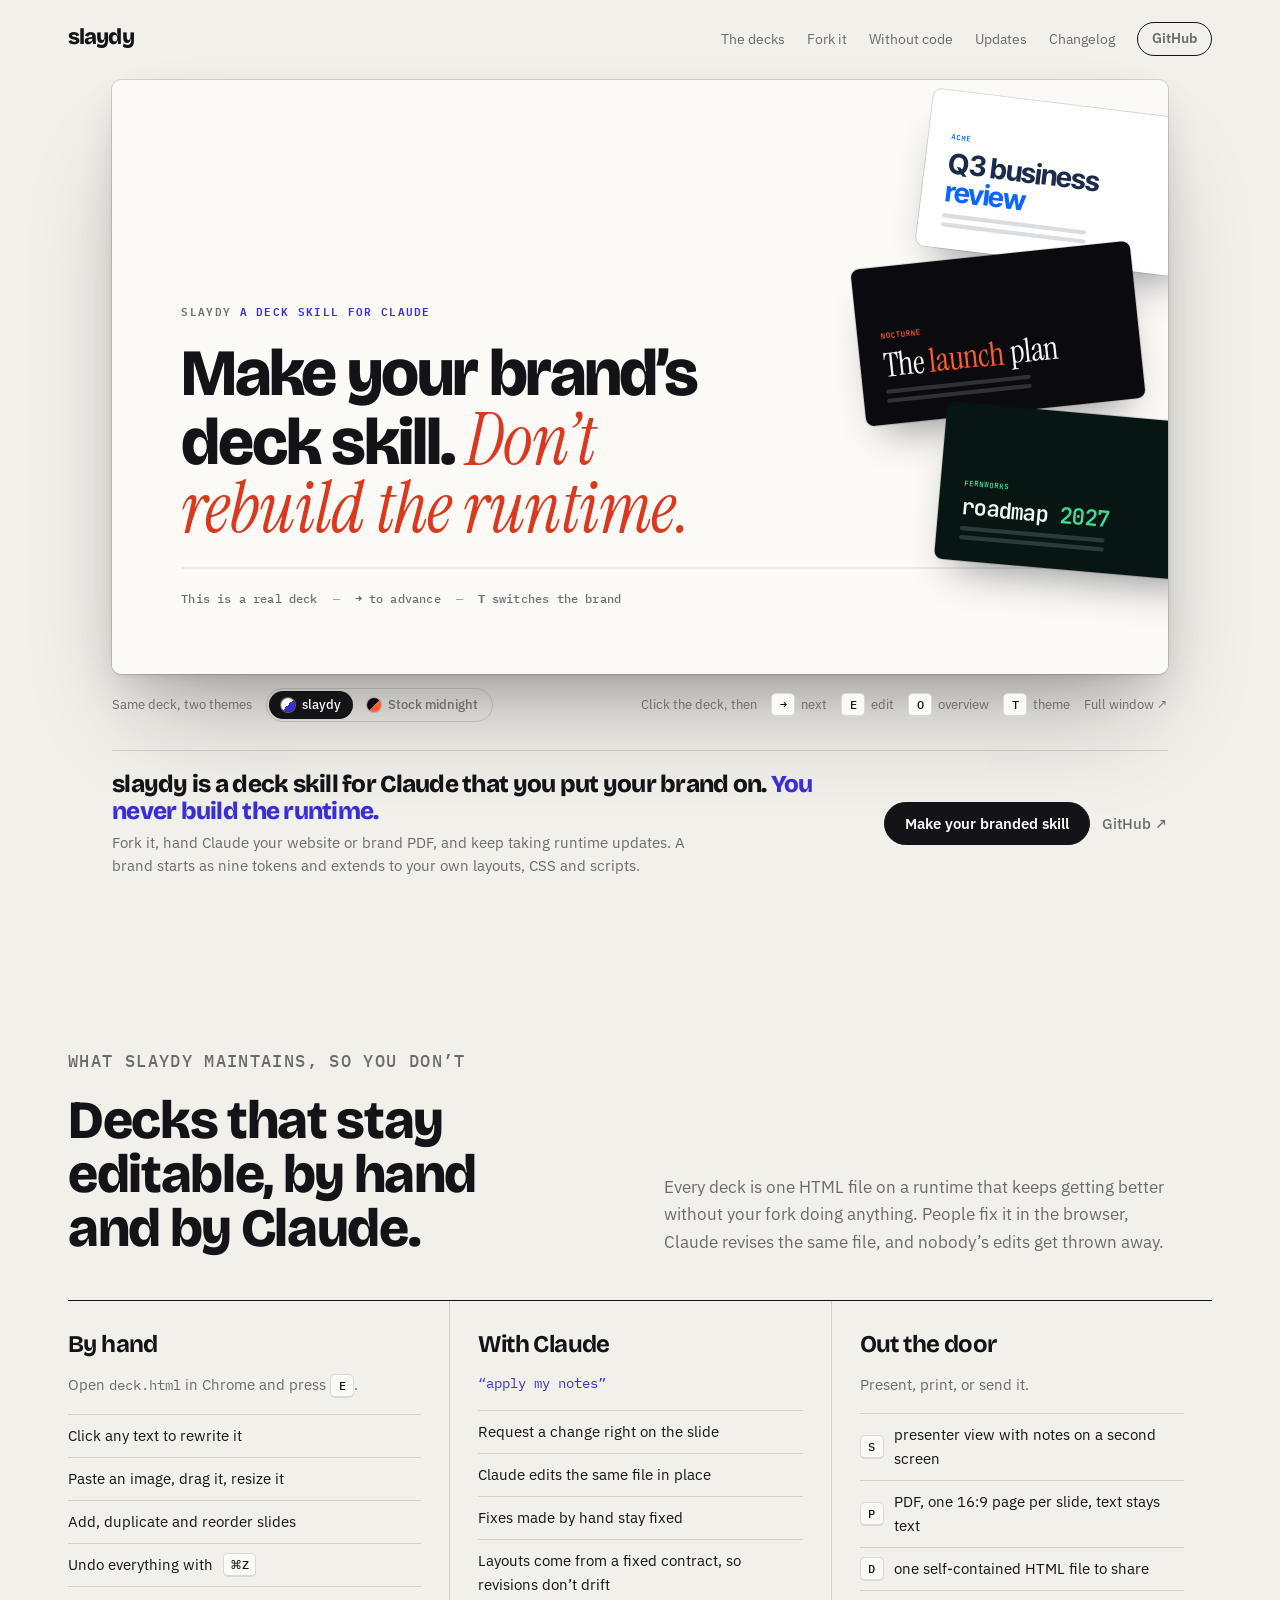
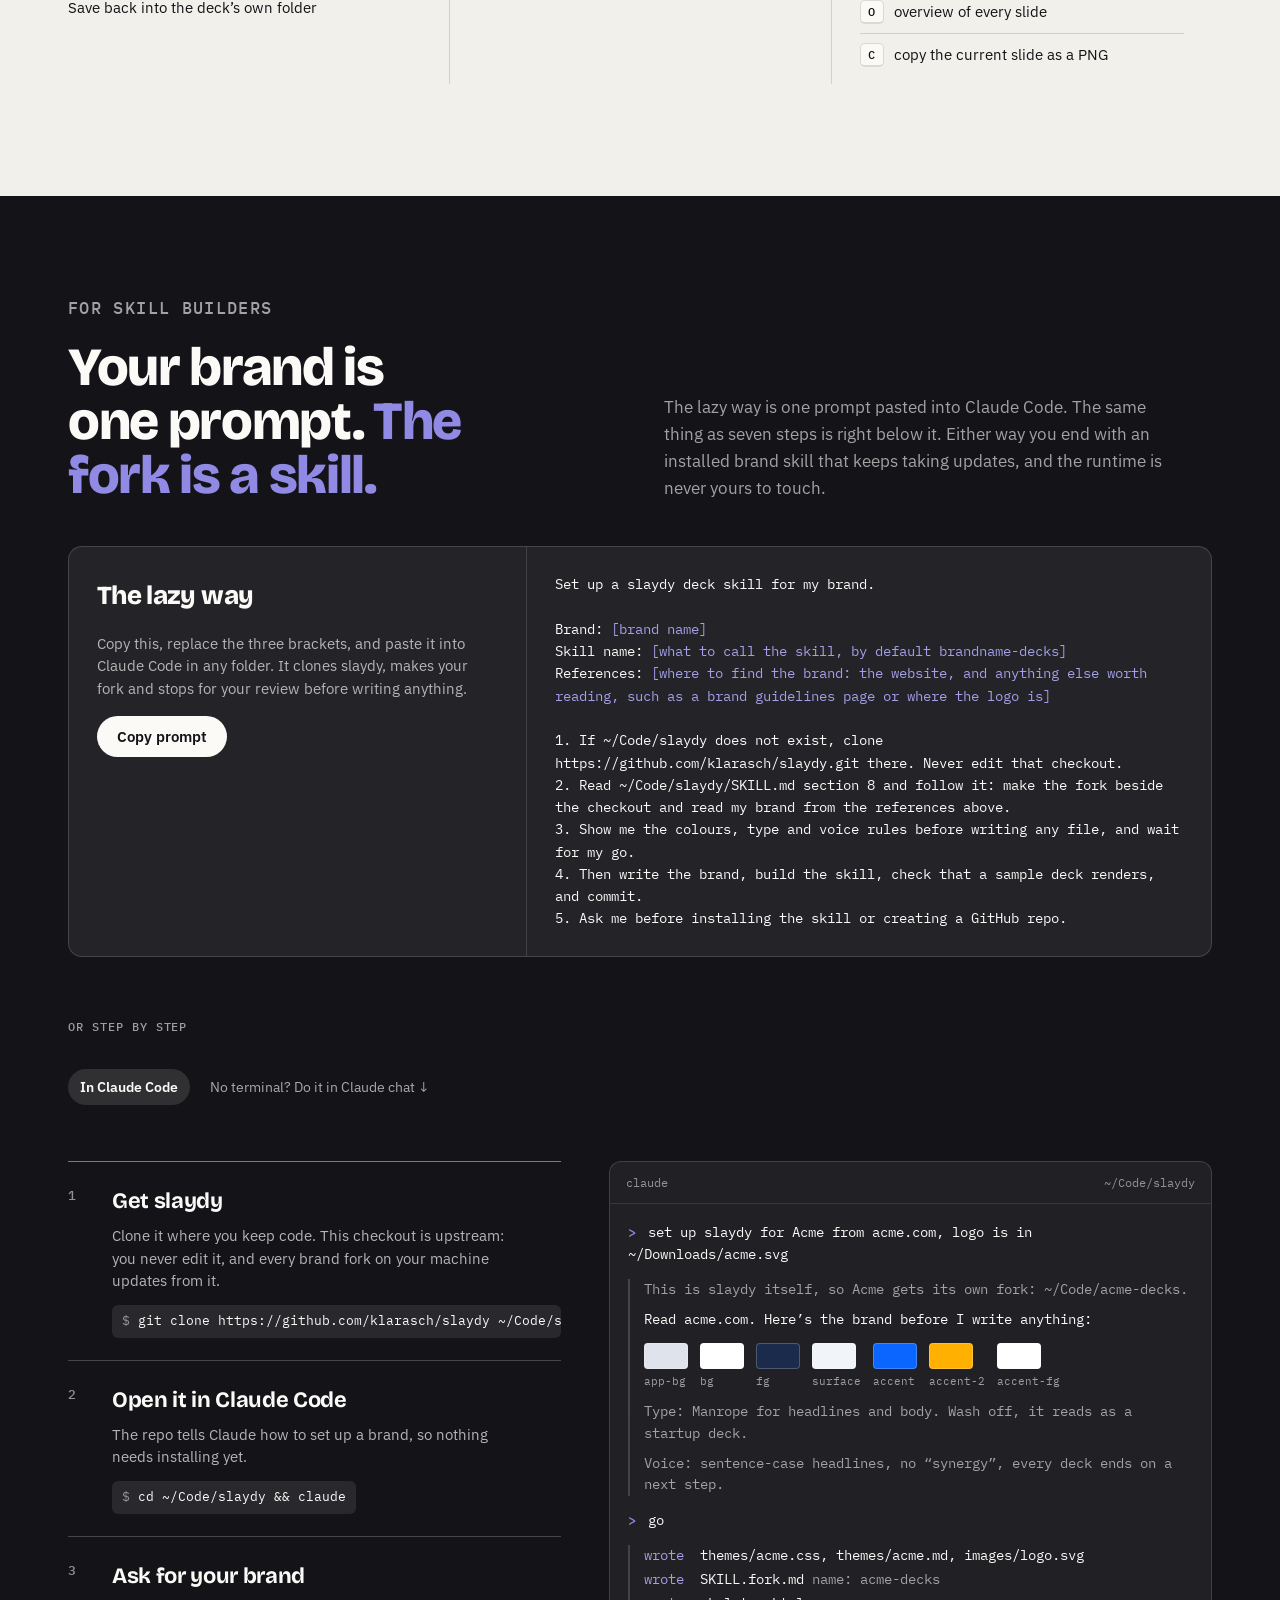
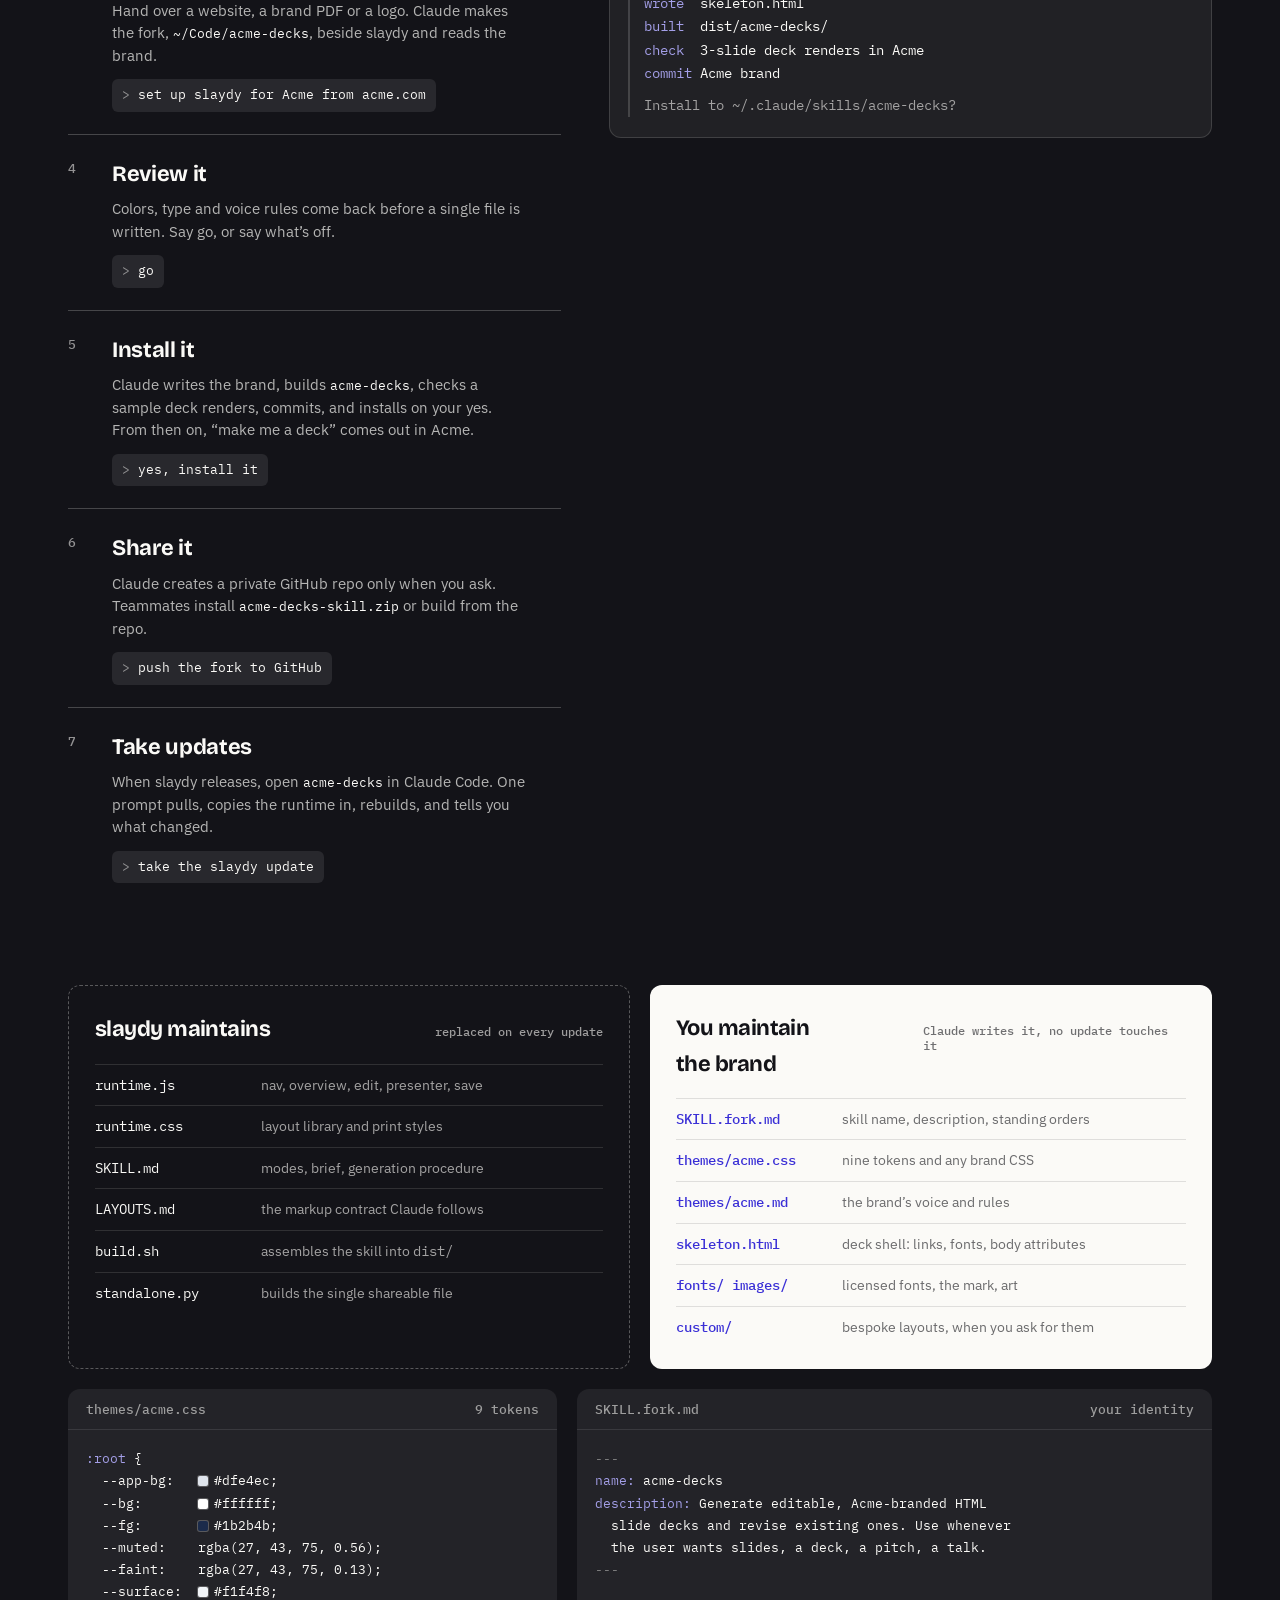
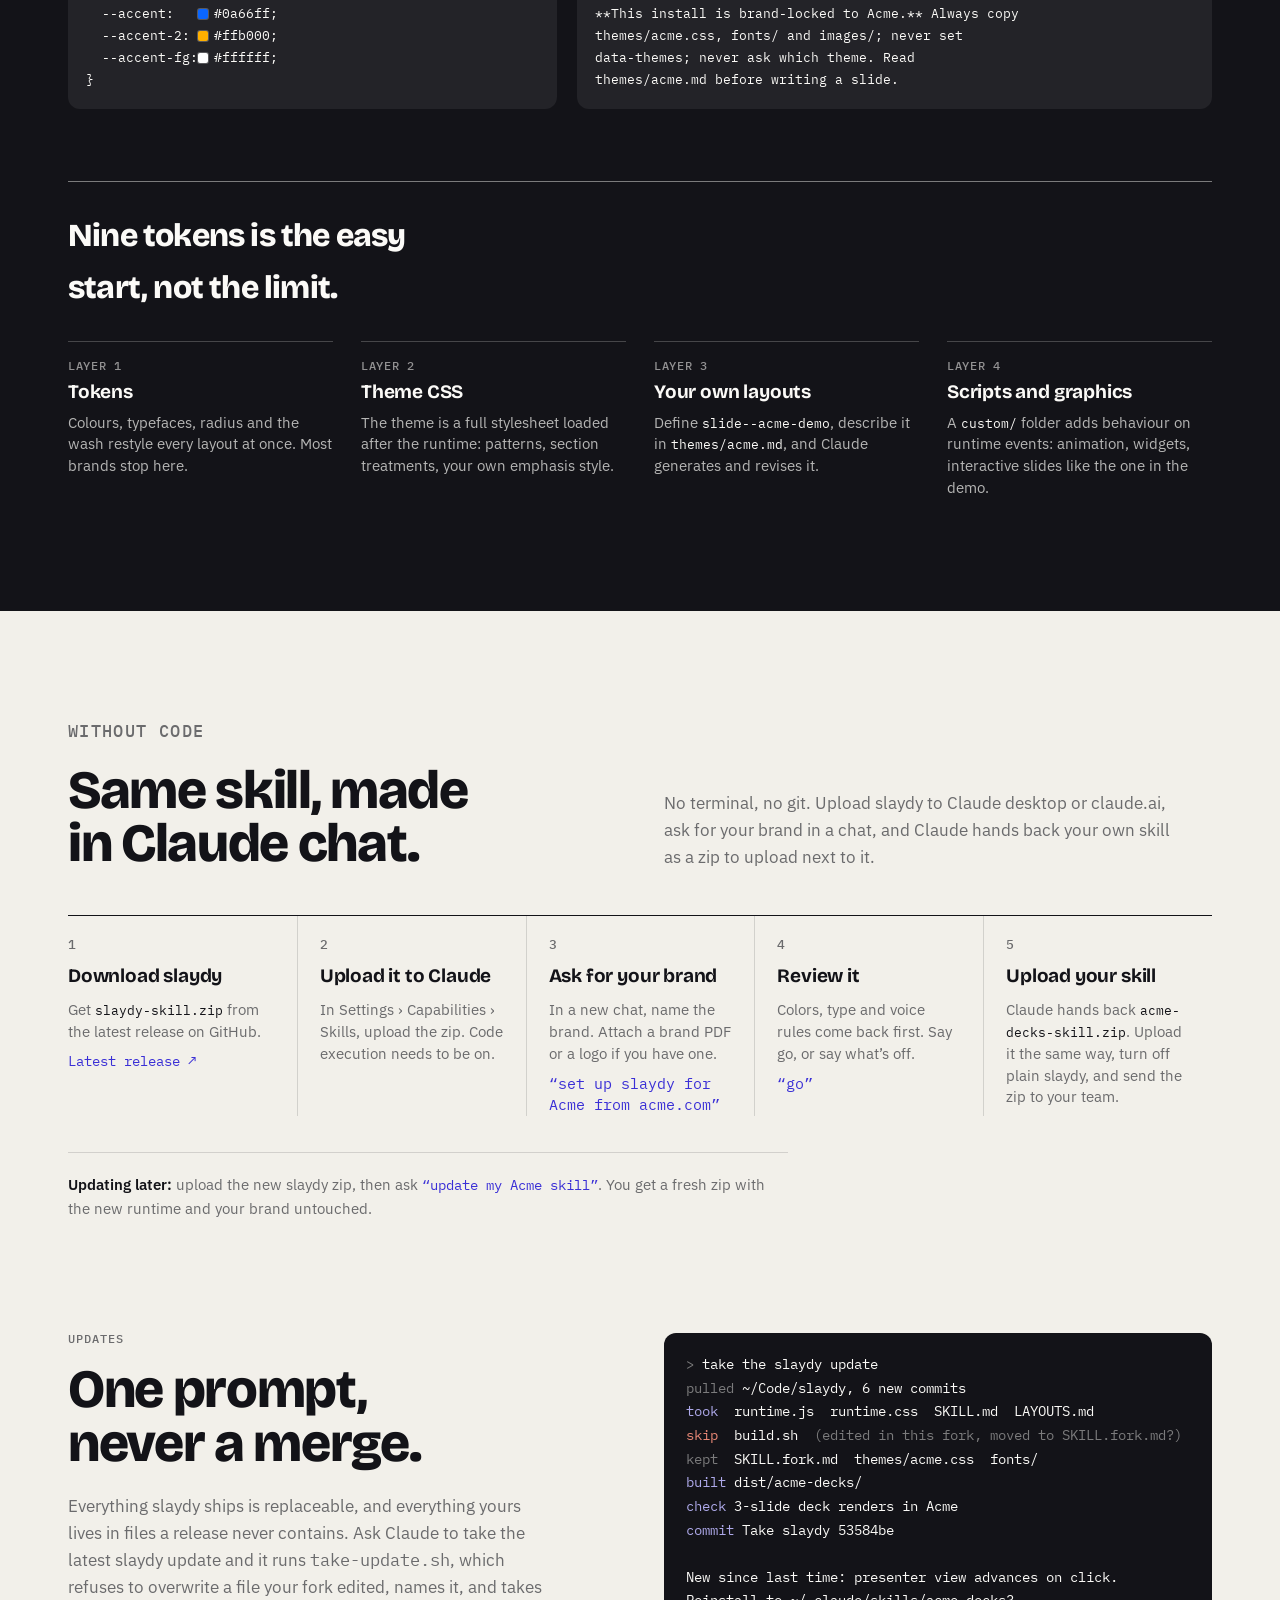
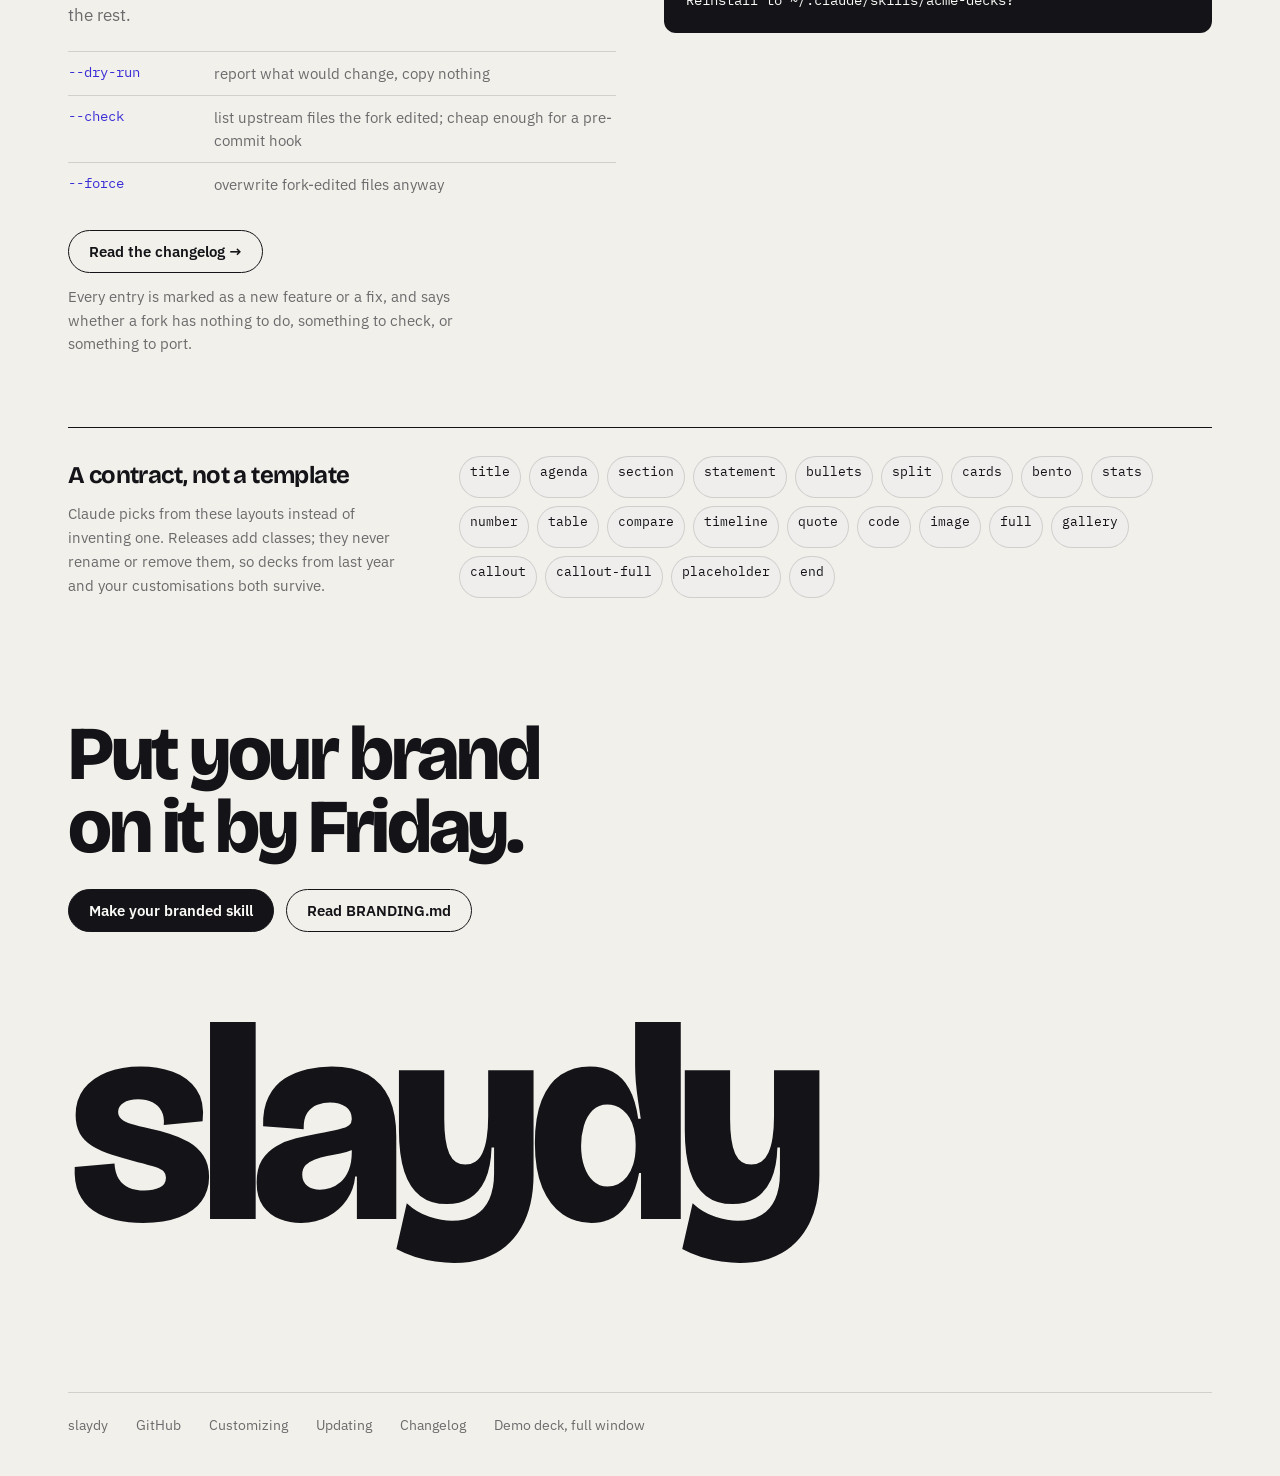
==== site/index.html @ 26384963 "Landing page with a live demo deck, a changelog page, and a Pages deploy site/index.html is the land" ====
<!doctype html>
<html lang="en">
<head>
<meta charset="utf-8">
<meta name="viewport" content="width=device-width,initial-scale=1">
<title>slaydy — your brand's deck skill for Claude</title>
<meta name="description" content="slaydy is a Claude skill that writes decks as one HTML file your team can keep editing, by hand and with Claude. Fork it, hand Claude your brand, and keep taking runtime updates.">
<link rel="preconnect" href="https://fonts.googleapis.com">
<link rel="preconnect" href="https://fonts.gstatic.com" crossorigin>
<link rel="stylesheet" href="https://fonts.googleapis.com/css2?family=Bricolage+Grotesque:opsz,wght@12..96,400;12..96,600;12..96,800&family=IBM+Plex+Sans:wght@400;500;600&family=IBM+Plex+Mono:wght@400;500&family=Instrument+Serif:ital@1&family=Unbounded:wght@800&family=Space+Mono:wght@700&family=Fraunces:ital,opsz,wght@1,9..144,900&family=Syne:wght@800&display=swap">
<style>
:root{
  --desk:#e9e6df; --page:#f2f0ea; --paper:#fbfaf7; --ink:#131318; --accent:#3a2fd6; --mark:#d93a1f;
  --muted:color-mix(in srgb,var(--ink) 62%,var(--paper));
  --line:color-mix(in srgb,var(--ink) 14%,transparent);
  --soft:color-mix(in srgb,var(--ink) 5%,var(--paper));
  --f-display:"Bricolage Grotesque",ui-sans-serif,system-ui,sans-serif;
  --f-body:"IBM Plex Sans",ui-sans-serif,system-ui,sans-serif;
  --f-mono:"IBM Plex Mono",ui-monospace,Menlo,monospace;
  color-scheme:light;
}
*{box-sizing:border-box}
body{margin:0}
img{max-width:100%}
html{scroll-behavior:smooth}
body{background:var(--page);color:var(--ink);font:16px/1.6 var(--f-body);-webkit-font-smoothing:antialiased}
a{color:inherit}
:focus-visible{outline:2px solid var(--accent);outline-offset:3px;border-radius:3px}
.w{max-width:1200px;margin:0 auto;padding:0 28px}
code,kbd,pre,.mono{font-family:var(--f-mono)}
h1,h2,h3{font-family:var(--f-display);margin:0;text-wrap:balance;letter-spacing:-.025em}
p{margin:0}
.eyebrow{font:500 12px/1 var(--f-mono);letter-spacing:.08em;text-transform:uppercase;color:var(--muted)}

/* nav */
nav{display:flex;align-items:center;gap:28px;padding:22px 0}
.logo{font:800 22px/1 var(--f-display);letter-spacing:-.04em;text-decoration:none}

nav .links{display:flex;align-items:center;gap:22px;margin-left:auto;font-size:14px}
nav .links a{text-decoration:none;color:var(--muted)}
nav .links a:hover{color:var(--ink)}
.btn{display:inline-flex;align-items:center;gap:8px;font:600 15px/1 var(--f-body);text-decoration:none;padding:13px 20px;border-radius:99px;border:1px solid var(--ink);white-space:nowrap}
.btn--solid{background:var(--ink);color:var(--paper)}
.btn--solid:hover{background:var(--accent);border-color:var(--accent)}
.btn--sm{padding:9px 14px;font-size:13.5px}
@media (max-width:720px){nav .links a:not(.btn){display:none}}

/* hero: the deck is the hero, the pitch sits under it */
.hero{padding:2px 0 64px}
.desk{width:min(100%,max(560px,calc((100svh - 300px) * 16 / 9)));margin:0 auto;min-width:0;display:grid;gap:14px}
/* the deck snaps its scale to 16px steps: a frame on the same grid is filled exactly */
@supports (width:round(down,100px,16px)){.desk{width:round(down,min(100%,max(560px,calc((100svh - 300px) * 16 / 9))),16px)}}
@media (max-width:620px){.desk{width:100%}}
@supports (width:round(down,100px,16px)){@media (max-width:620px){.desk{width:round(down,100%,16px)}}}
.pitch{display:grid;grid-template-columns:minmax(0,1fr) auto;gap:16px 40px;align-items:center;margin-top:14px;padding-top:20px;border-top:1px solid var(--line)}
.pitch h1{font-size:clamp(20px,1.9vw,25px);line-height:1.15;font-weight:800;letter-spacing:-.03em;margin-bottom:6px;text-wrap:pretty}
.pitch h1 em{font-style:normal;color:var(--accent)}
.pitch .lede{font-size:15px;line-height:1.5;color:var(--muted);max-width:68ch}
.pitch .cta{display:flex;flex-wrap:wrap;gap:12px;align-items:center}
.pitch .cta a.link{font-weight:500;font-size:15px;text-decoration:none;color:var(--muted)}
.pitch .cta a.link:hover{color:var(--ink)}
@media (max-width:860px){.pitch{grid-template-columns:1fr}}
.desk .frame{aspect-ratio:16/9;border-radius:10px;overflow:hidden;background:var(--paper);box-shadow:0 0 0 1px var(--line),0 2px 4px color-mix(in srgb,var(--ink) 5%,transparent),0 18px 40px -8px color-mix(in srgb,var(--ink) 16%,transparent),0 60px 100px -30px color-mix(in srgb,var(--ink) 30%,transparent);transition:box-shadow .15s ease}
.desk .frame.focus{box-shadow:0 0 0 2px var(--accent),0 2px 4px color-mix(in srgb,var(--ink) 5%,transparent),0 18px 40px -8px color-mix(in srgb,var(--ink) 16%,transparent),0 60px 100px -30px color-mix(in srgb,var(--ink) 30%,transparent)}
.desk iframe{display:block;width:100%;height:100%;border:0}
.strip{display:flex;flex-wrap:wrap;gap:10px 22px;align-items:center;justify-content:space-between;font-size:13px;line-height:1.2;color:var(--muted)}
.strip .grp{display:flex;flex-wrap:wrap;gap:8px 14px;align-items:center}
.strip .sw2{display:inline-flex;gap:2px;padding:2px;border:1px solid var(--line);border-radius:99px}
.strip .sw2 button{display:inline-flex;align-items:center;gap:7px;font:500 13px/1 var(--f-body);color:var(--muted);background:none;border:0;border-radius:99px;padding:7px 12px;cursor:pointer}
.strip .sw2 button:hover{color:var(--ink)}
.strip .sw2 button[aria-checked=true]{background:var(--ink);color:var(--paper)}
.strip .chip{display:inline-block;width:14px;height:14px;border-radius:50%;box-shadow:0 0 0 1px color-mix(in srgb,currentColor 35%,transparent);flex:none}
.strip .keys button{display:inline-flex;gap:6px;align-items:center;font:400 13px/1 var(--f-body);color:var(--muted);background:none;border:0;padding:0;cursor:pointer}
.strip .keys button:hover{color:var(--ink)}
.strip a{text-decoration:none;color:var(--muted)}
.strip a:hover{color:var(--ink)}
kbd{display:inline-grid;place-items:center;min-width:24px;height:24px;padding:0 6px;border-radius:5px;background:var(--paper);color:var(--ink);border:1px solid var(--line);border-bottom-width:2px;font:500 12px var(--f-mono)}

/* sections */
section{padding:112px 0 0}
.sh{display:grid;grid-template-columns:minmax(0,1fr) minmax(0,1fr);gap:24px 48px;align-items:end;margin-bottom:44px}
.sh h2{font-size:clamp(32px,4.2vw,54px);line-height:1;font-weight:800}
.sh p{color:var(--muted);max-width:52ch;font-size:17px}
.sh .eyebrow{grid-column:1/-1}
@media (max-width:860px){.sh{grid-template-columns:1fr}}

/* modes */
.modes{display:grid;grid-template-columns:repeat(3,minmax(0,1fr));border-top:1px solid var(--ink)}
.mode{padding:24px 28px 8px 0;display:grid;gap:10px;align-content:start}
.mode + .mode{padding-left:28px;border-left:1px solid var(--line)}
.mode h3{font-size:24px;font-weight:700}
.mode .say{font:400 14px/1.5 var(--f-mono);color:var(--accent)}
.mode p{color:var(--muted);font-size:15px}
.fl{list-style:none;margin:6px 0 0;padding:0;display:grid}
.fl li{padding:9px 0;border-top:1px solid var(--line);font-size:15px;display:flex;gap:10px;align-items:center}
.mode p code{font-size:14px}
.feats{margin-top:48px;display:grid;grid-template-columns:repeat(auto-fill,minmax(260px,1fr));gap:28px 36px}
.feat{display:grid;grid-template-columns:auto 1fr;gap:4px 14px;align-items:baseline}
.feat kbd{grid-row:span 2;background:var(--soft)}
.feat h4{margin:0;font:600 15.5px/1.3 var(--f-body)}
.feat p{grid-column:2;color:var(--muted);font-size:14.5px;line-height:1.5}
@media (max-width:760px){.modes{grid-template-columns:1fr}.mode + .mode{padding-left:0;border-left:0;border-top:1px solid var(--line)}}

/* fork */
.fork{background:var(--ink);color:var(--paper);margin-top:112px;padding:104px 0 112px}
.fork section{padding-top:0}
.fork .sh p,.fork .eyebrow{color:color-mix(in srgb,var(--paper) 62%,var(--ink))}
.fork .sh h2 em{font-style:normal;color:color-mix(in srgb,var(--accent) 55%,var(--paper))}
.how{display:grid;grid-template-columns:minmax(0,.9fr) minmax(0,1.1fr);gap:48px;align-items:start}
.steps{list-style:none;margin:0;padding:0;display:grid;counter-reset:s}
.steps li{counter-increment:s;display:grid;grid-template-columns:32px 1fr;gap:6px 12px;padding:22px 0;border-top:1px solid color-mix(in srgb,var(--paper) 22%,transparent)}
.steps li:first-child{border-top-color:color-mix(in srgb,var(--paper) 45%,transparent)}
.steps li::before{content:counter(s);grid-row:span 3;font:500 13px/1.9 var(--f-mono);color:color-mix(in srgb,var(--paper) 55%,var(--ink))}
.steps h3{font-size:22px;font-weight:700;letter-spacing:-.015em}
.steps p{font-size:15px;line-height:1.5;color:color-mix(in srgb,var(--paper) 70%,var(--ink));max-width:46ch}
.steps code{font-size:13px;color:var(--paper)}
.steps .cmd::before{content:"> ";opacity:.5}
.steps .cmd.shell::before{content:"$ "}
.steps .cmd{justify-self:start;margin-top:6px;font-size:13px;padding:6px 10px;border-radius:6px;background:color-mix(in srgb,var(--paper) 9%,transparent);overflow-x:auto;max-width:100%;white-space:nowrap}
.cc{position:sticky;top:24px;border-radius:12px;background:color-mix(in srgb,var(--paper) 6%,var(--ink));border:1px solid color-mix(in srgb,var(--paper) 14%,transparent);overflow:hidden;font:400 13.5px/1.6 var(--f-mono);color:var(--paper)}
.cc-top{display:flex;justify-content:space-between;padding:11px 16px;font-size:12px;color:color-mix(in srgb,var(--paper) 55%,var(--ink));border-bottom:1px solid color-mix(in srgb,var(--paper) 10%,transparent)}
.cc-body{padding:18px 18px 20px;display:grid;gap:14px;overflow-x:auto}
.cc p{margin:0}
.cc .you b{color:color-mix(in srgb,var(--accent) 55%,var(--paper));font-weight:500;margin-right:4px}
.cc .cl{display:grid;gap:8px;padding-left:14px;border-left:2px solid color-mix(in srgb,var(--paper) 16%,transparent)}
.cc .dim{color:color-mix(in srgb,var(--paper) 62%,var(--ink))}
.cc .ok{color:color-mix(in srgb,var(--accent) 45%,var(--paper));display:inline-block;min-width:6ch}
.cc .files2{gap:2px}
.toks{display:flex;flex-wrap:wrap;gap:10px 12px;margin:4px 0}
.toks span{display:grid;gap:4px;font-size:10.5px;color:color-mix(in srgb,var(--paper) 60%,var(--ink))}
.toks i{display:block;width:44px;height:26px;border-radius:4px;box-shadow:inset 0 0 0 1px color-mix(in srgb,var(--paper) 22%,transparent)}
@media (max-width:900px){.how{grid-template-columns:1fr;gap:28px}}

.lazy{margin-bottom:64px;border-radius:14px;background:color-mix(in srgb,var(--paper) 7%,var(--ink));border:1px solid color-mix(in srgb,var(--paper) 16%,transparent);display:grid;grid-template-columns:minmax(0,.8fr) minmax(0,1.2fr)}
.lazy .ask{padding:28px;display:grid;gap:16px;align-content:start}
.lazy h3{font-size:26px;font-weight:800}
.lazy .ask p{font-size:15px;line-height:1.5;color:color-mix(in srgb,var(--paper) 70%,var(--ink))}
.lazy pre{margin:0;padding:26px 28px;border-left:1px solid color-mix(in srgb,var(--paper) 14%,transparent);font:400 13.5px/1.65 var(--f-mono);color:var(--paper);white-space:pre-wrap;overflow-wrap:anywhere;min-width:0}
.lazy pre mark{background:none;color:color-mix(in srgb,var(--accent) 45%,var(--paper))}
.lazy .copy{justify-self:start;font:600 15px/1 var(--f-body);color:var(--ink);background:var(--paper);border:0;border-radius:99px;padding:13px 20px;cursor:pointer;min-width:14ch}
.lazy .copy:hover{background:color-mix(in srgb,var(--accent) 30%,var(--paper))}
.or{grid-column:1/-1;font:500 12px/1 var(--f-mono);letter-spacing:.08em;text-transform:uppercase;color:color-mix(in srgb,var(--paper) 60%,var(--ink));margin-bottom:-28px}
@media (max-width:900px){.lazy{grid-template-columns:1fr}.lazy pre{border-left:0;border-top:1px solid color-mix(in srgb,var(--paper) 14%,transparent)}.or{margin-bottom:0}}

.split{margin-top:80px;display:grid;grid-template-columns:minmax(0,1fr) minmax(0,1fr);gap:20px}
.col{border-radius:12px;padding:26px 26px 22px;display:grid;gap:16px;align-content:start}
.col.theirs{border:1px dashed color-mix(in srgb,var(--paper) 30%,transparent)}
.col.yours{background:var(--paper);color:var(--ink)}
.col header{display:flex;justify-content:space-between;align-items:baseline;gap:12px}
.col h3{font-size:22px;font-weight:700}
.col header span{font:500 12px var(--f-mono);color:color-mix(in srgb,currentColor 60%,transparent)}
.files{list-style:none;margin:0;padding:0;display:grid}
.files li{display:grid;grid-template-columns:minmax(150px,auto) 1fr;gap:16px;padding:9px 0;border-top:1px solid color-mix(in srgb,currentColor 12%,transparent);font-size:14px;align-items:baseline}
.files code{font-size:13.5px}
.files li span{color:color-mix(in srgb,currentColor 62%,transparent)}
.yours .files code{color:var(--accent);font-weight:500}
@media (max-width:860px){.split{grid-template-columns:1fr}.files li{grid-template-columns:1fr;gap:2px}}

.code2{margin-top:20px;display:grid;grid-template-columns:minmax(0,1fr) minmax(0,1.3fr);gap:20px}
.pane{border-radius:12px;background:color-mix(in srgb,var(--paper) 7%,var(--ink));overflow:hidden}
.pane .t{display:flex;justify-content:space-between;padding:12px 18px;font:500 12.5px var(--f-mono);color:color-mix(in srgb,var(--paper) 60%,var(--ink));border-bottom:1px solid color-mix(in srgb,var(--paper) 10%,transparent)}
.pane pre{margin:0;padding:18px;overflow-x:auto;font-size:13px;line-height:1.7;color:var(--paper)}
.pane .c{color:color-mix(in srgb,var(--paper) 45%,var(--ink))}
.pane .k{color:color-mix(in srgb,var(--accent) 45%,var(--paper))}
.pane .sw{display:inline-block;width:10px;height:10px;border-radius:2px;vertical-align:-1px;margin-right:6px;box-shadow:0 0 0 1px color-mix(in srgb,var(--paper) 25%,transparent)}
@media (max-width:860px){.code2{grid-template-columns:1fr}}

.ladder{margin-top:72px;border-top:1px solid color-mix(in srgb,var(--paper) 45%,transparent);padding-top:28px;display:grid;gap:28px}
.ladder h3{font-size:clamp(24px,2.6vw,32px);font-weight:800;max-width:24ch}
.ladder ol{list-style:none;margin:0;padding:0;display:grid;grid-template-columns:repeat(4,minmax(0,1fr));gap:0 28px;counter-reset:l}
.ladder li{counter-increment:l;display:grid;gap:8px;align-content:start;padding-top:16px;border-top:1px solid color-mix(in srgb,var(--paper) 22%,transparent)}
.ladder li::before{content:"Layer " counter(l);font:500 12px var(--f-mono);letter-spacing:.06em;text-transform:uppercase;color:color-mix(in srgb,var(--paper) 55%,var(--ink))}
.ladder h4{margin:0;font:700 19px/1.2 var(--f-display);letter-spacing:-.01em}
.ladder p{font-size:14.5px;line-height:1.5;color:color-mix(in srgb,var(--paper) 70%,var(--ink))}
.ladder code{font-size:13px;color:var(--paper)}
@media (max-width:900px){.ladder ol{grid-template-columns:repeat(2,minmax(0,1fr));gap:24px 28px}}
@media (max-width:560px){.ladder ol{grid-template-columns:1fr}}

/* updates */
.upd{display:grid;grid-template-columns:minmax(0,1fr) minmax(0,1fr);gap:48px;align-items:start}
.term{background:var(--ink);color:var(--paper);border-radius:12px;padding:20px 22px;font:400 13.5px/1.75 var(--f-mono);overflow-x:auto;white-space:pre}
.term .p{color:color-mix(in srgb,var(--paper) 45%,var(--ink))}
.term .ok{color:color-mix(in srgb,var(--accent) 40%,var(--paper))}
.term .skip{color:color-mix(in srgb,var(--mark) 60%,var(--paper))}
.flags{list-style:none;margin:22px 0 0;padding:0;display:grid}
.flags li{display:grid;grid-template-columns:130px 1fr;gap:16px;padding:10px 0;border-top:1px solid var(--line);font-size:14.5px}
.flags code{font-size:13.5px;color:var(--accent)}
.flags span{color:var(--muted)}
@media (max-width:860px){.upd{grid-template-columns:1fr}}

.contract{margin-top:72px;border-top:1px solid var(--ink);padding-top:28px;display:grid;grid-template-columns:minmax(0,1fr) minmax(0,2.2fr);gap:24px 48px}
.contract h3{font-size:24px;font-weight:700;margin-bottom:8px}
.contract p{color:var(--muted);font-size:15px}
.chips{display:flex;flex-wrap:wrap;gap:8px}
.chips code{font-size:13px;padding:5px 10px;border-radius:99px;background:var(--soft);border:1px solid var(--line)}
@media (max-width:860px){.contract{grid-template-columns:1fr}}

.end{padding:120px 0 40px;display:grid;gap:26px;justify-items:start}
.end h2{font-size:clamp(40px,6vw,76px);line-height:.95;font-weight:800;letter-spacing:-.045em;max-width:14ch}
footer{border-top:1px solid var(--line);padding:22px 0 40px;display:flex;flex-wrap:wrap;gap:12px 28px;font-size:13.5px;color:var(--muted)}
footer a{text-decoration:none}
footer a:hover{color:var(--ink)}



/* paths + chat guide */
.paths{grid-column:1/-1;display:flex;flex-wrap:wrap;gap:8px 20px;align-items:center;margin-bottom:8px;font-size:14px}
.paths .on{font-weight:600;padding:7px 12px;border-radius:99px;background:color-mix(in srgb,var(--paper) 12%,transparent)}
.paths a{color:color-mix(in srgb,var(--paper) 65%,var(--ink));text-decoration:none}
.paths a:hover{color:var(--paper)}
.steps2{list-style:none;margin:0;padding:0;display:grid;grid-template-columns:repeat(5,minmax(0,1fr));counter-reset:c;border-top:1px solid var(--ink)}
.steps2 li{counter-increment:c;padding:20px 22px 0 0;display:grid;gap:8px;align-content:start}
.steps2 li + li{padding-left:22px;border-left:1px solid var(--line)}
.steps2 li::before{content:counter(c);font:500 13px var(--f-mono);color:var(--muted)}
.steps2 h3{font-size:19px;font-weight:700;letter-spacing:-.01em}
.steps2 p{font-size:14.5px;line-height:1.5;color:var(--muted)}
.steps2 code{font-size:13px;color:var(--ink)}
.say{font:400 13.5px/1.5 var(--f-mono);color:var(--accent);text-decoration:none}
.steps2 p.say{color:var(--accent)}
.later{margin-top:36px;padding-top:20px;border-top:1px solid var(--line);color:var(--muted);font-size:15px;max-width:80ch}
.later b{color:var(--ink);font-weight:600}
@media (max-width:980px){.steps2{grid-template-columns:repeat(2,minmax(0,1fr));gap:0 22px}.steps2 li + li{padding-left:0;border-left:0}.steps2 li{border-top:1px solid var(--line);padding-bottom:20px}}
@media (max-width:560px){.steps2{grid-template-columns:1fr}}
/* wordmark */
.slay{display:inline-block;transition:opacity .13s ease,filter .13s ease,transform .13s ease;will-change:opacity}
.slay.out{opacity:0;filter:blur(4px);transform:translateY(.06em)}
.logo{display:inline-flex;align-items:baseline;height:26px}
.word{font:800 clamp(96px,22vw,300px)/1 var(--f-display);letter-spacing:-.05em;margin:28px 0 0;height:1.3em;display:flex;align-items:baseline;white-space:nowrap;overflow:visible}


@media (prefers-reduced-motion:reduce){.slay{transition:none}}
@media (prefers-reduced-motion:reduce){html{scroll-behavior:auto}}
</style>
</head>
<body>

<div class="w">
  <nav>
    <a class="logo" href="#top" aria-label="slaydy"><span class="slay" data-slay="hover" style="color:inherit">slay</span>dy</a>
    <div class="links">
      <a href="#decks">The decks</a>
      <a href="#fork">Fork it</a>
      <a href="#chat">Without code</a>
      <a href="#updates">Updates</a>
      <a href="changelog.html">Changelog</a>
      <a class="btn btn--sm" href="https://github.com/klarasch/slaydy">GitHub</a>
    </div>
  </nav>

  <header class="hero" id="top">
    <div class="desk" aria-label="Live slaydy demo deck">
      <div class="frame" id="frame"><iframe id="deck" src="demo.html" title="slaydy demo deck" loading="eager"></iframe></div>
      <div class="strip">
        <div class="grp">
          <span id="theme-label">Same deck, two themes</span>
          <div class="sw2" role="radiogroup" aria-labelledby="theme-label">
            <button type="button" role="radio" aria-checked="true" data-theme="slaydy"><i class="chip" style="background:linear-gradient(135deg,#fbfaf7 50%,#3a2fd6 50%)"></i>slaydy</button>
            <button type="button" role="radio" aria-checked="false" data-theme="midnight"><i class="chip" style="background:linear-gradient(135deg,#0b0b0f 50%,#ff5b2e 50%)"></i>Stock midnight</button>
          </div>
        </div>
        <div class="grp keys">
          <span>Click the deck, then</span>
          <button type="button" data-key="ArrowRight"><kbd>→</kbd> next</button>
          <button type="button" data-key="e"><kbd>E</kbd> edit</button>
          <button type="button" data-key="o"><kbd>O</kbd> overview</button>
          <button type="button" data-key="t"><kbd>T</kbd> theme</button>
          <a href="demo.html" target="_blank" rel="noopener">Full window ↗</a>
        </div>
      </div>
      <div class="pitch">
        <div>
          <h1>slaydy is a deck skill for Claude that you put your brand on. <em>You never build the runtime.</em></h1>
          <p class="lede">Fork it, hand Claude your website or brand PDF, and keep taking runtime updates. A brand starts as nine tokens and extends to your own layouts, CSS and scripts.</p>
        </div>
        <div class="cta">
          <a class="btn btn--solid" href="#fork">Make your branded skill</a>
          <a class="link" href="https://github.com/klarasch/slaydy">GitHub ↗</a>
        </div>
      </div>
    </div>
  </header>

</div>

<div class="w">
<section id="decks">
  <div class="sh">
    <p class="eyebrow">What slaydy maintains, so you don’t</p>
    <h2>Decks that stay editable, by hand and by Claude.</h2>
    <p>Every deck is one HTML file on a runtime that keeps getting better without your fork doing anything. People fix it in the browser, Claude revises the same file, and nobody’s edits get thrown away.</p>
  </div>
  <div class="modes">
    <div class="mode">
      <h3>By hand</h3>
      <p>Open <code>deck.html</code> in Chrome and press <kbd>E</kbd>.</p>
      <ul class="fl">
        <li>Click any text to rewrite it</li>
        <li>Paste an image, drag it, resize it</li>
        <li>Add, duplicate and reorder slides</li>
        <li>Undo everything with <kbd>⌘Z</kbd></li>
        <li>Save back into the deck’s own folder</li>
      </ul>
    </div>
    <div class="mode">
      <h3>With Claude</h3>
      <p class="say">“apply my notes”</p>
      <ul class="fl">
        <li>Request a change right on the slide</li>
        <li>Claude edits the same file in place</li>
        <li>Fixes made by hand stay fixed</li>
        <li>Layouts come from a fixed contract, so revisions don’t drift</li>
      </ul>
    </div>
    <div class="mode">
      <h3>Out the door</h3>
      <p>Present, print, or send it.</p>
      <ul class="fl">
        <li><kbd>S</kbd> presenter view with notes on a second screen</li>
        <li><kbd>P</kbd> PDF, one 16:9 page per slide, text stays text</li>
        <li><kbd>D</kbd> one self-contained HTML file to share</li>
        <li><kbd>O</kbd> overview of every slide</li>
        <li><kbd>C</kbd> copy the current slide as a PNG</li>
      </ul>
    </div>
  </div>
</section>
</div>

<div class="fork" id="fork">
<div class="w">
<section>
  <div class="sh">
    <p class="eyebrow">For skill builders</p>
    <h2>Your brand is one prompt. <em>The fork is a skill.</em></h2>
    <p>The lazy way is one prompt pasted into Claude Code. The same thing as seven steps is right below it. Either way you end with an installed brand skill that keeps taking updates, and the runtime is never yours to touch.</p>
  </div>
  <div class="lazy" id="lazy">
    <div class="ask">
      <h3>The lazy way</h3>
      <p>Copy this, replace the three brackets, and paste it into Claude Code in any folder. It clones slaydy, makes your fork and stops for your review before writing anything.</p>
      <button type="button" class="copy" id="lz-copy">Copy prompt</button>
    </div>
    <pre class="out" id="lz-prompt" tabindex="0" aria-label="Setup prompt">Set up a slaydy deck skill for my brand.

Brand: <mark>[brand name]</mark>
Skill name: <mark>[what to call the skill, by default brandname-decks]</mark>
References: <mark>[where to find the brand: the website, and anything else worth reading, such as a brand guidelines page or where the logo is]</mark>

1. If ~/Code/slaydy does not exist, clone https://github.com/klarasch/slaydy.git there. Never edit that checkout.
2. Read ~/Code/slaydy/SKILL.md section 8 and follow it: make the fork beside the checkout and read my brand from the references above.
3. Show me the colours, type and voice rules before writing any file, and wait for my go.
4. Then write the brand, build the skill, check that a sample deck renders, and commit.
5. Ask me before installing the skill or creating a GitHub repo.</pre>
  </div>
  <div class="how" id="code">
    <p class="or">Or step by step</p>
    <div class="paths"><span class="on">In Claude Code</span><a href="#chat">No terminal? Do it in Claude chat ↓</a></div>
    <ol class="steps">
      <li><h3>Get slaydy</h3><p>Clone it where you keep code. This checkout is upstream: you never edit it, and every brand fork on your machine updates from it.</p><code class="cmd shell">git clone https://github.com/klarasch/slaydy ~/Code/slaydy</code></li>
      <li><h3>Open it in Claude Code</h3><p>The repo tells Claude how to set up a brand, so nothing needs installing yet.</p><code class="cmd shell">cd ~/Code/slaydy &amp;&amp; claude</code></li>
      <li><h3>Ask for your brand</h3><p>Hand over a website, a brand PDF or a logo. Claude makes the fork, <code>~/Code/acme-decks</code>, beside slaydy and reads the brand.</p><code class="cmd">set up slaydy for Acme from acme.com</code></li>
      <li><h3>Review it</h3><p>Colors, type and voice rules come back before a single file is written. Say go, or say what’s off.</p><code class="cmd">go</code></li>
      <li><h3>Install it</h3><p>Claude writes the brand, builds <code>acme-decks</code>, checks a sample deck renders, commits, and installs on your yes. From then on, “make me a deck” comes out in Acme.</p><code class="cmd">yes, install it</code></li>
      <li><h3>Share it</h3><p>Claude creates a private GitHub repo only when you ask. Teammates install <code>acme-decks-skill.zip</code> or build from the repo.</p><code class="cmd">push the fork to GitHub</code></li>
      <li><h3>Take updates</h3><p>When slaydy releases, open <code>acme-decks</code> in Claude Code. One prompt pulls, copies the runtime in, rebuilds, and tells you what changed.</p><code class="cmd">take the slaydy update</code></li>
    </ol>
    <div class="cc" role="img" aria-label="Example Claude Code session setting up the Acme brand">
      <div class="cc-top"><span>claude</span><span>~/Code/slaydy</span></div>
      <div class="cc-body">
        <p class="you"><b>&gt;</b> set up slaydy for Acme from acme.com, logo is in ~/Downloads/acme.svg</p>
        <div class="cl">
          <p class="dim">This is slaydy itself, so Acme gets its own fork: ~/Code/acme-decks.</p>
          <p>Read acme.com. Here’s the brand before I write anything:</p>
          <div class="toks">
            <span><i style="background:#dfe4ec"></i>app-bg</span><span><i style="background:#ffffff"></i>bg</span><span><i style="background:#1b2b4b"></i>fg</span><span><i style="background:#f1f4f8"></i>surface</span><span><i style="background:#0a66ff"></i>accent</span><span><i style="background:#ffb000"></i>accent-2</span><span><i style="background:#ffffff"></i>accent-fg</span>
          </div>
          <p class="dim">Type: Manrope for headlines and body. Wash off, it reads as a startup deck.</p>
          <p class="dim">Voice: sentence-case headlines, no “synergy”, every deck ends on a next step.</p>
        </div>
        <p class="you"><b>&gt;</b> go</p>
        <div class="cl files2">
          <p><span class="ok">wrote</span> themes/acme.css, themes/acme.md, images/logo.svg</p>
          <p><span class="ok">wrote</span> SKILL.fork.md <span class="dim">name: acme-decks</span></p>
          <p><span class="ok">wrote</span> skeleton.html</p>
          <p><span class="ok">built</span> dist/acme-decks/</p>
          <p><span class="ok">check</span> 3-slide deck renders in Acme</p>
          <p><span class="ok">commit</span> Acme brand</p>
          <p class="dim" style="margin-top:8px">Install to ~/.claude/skills/acme-decks?</p>
        </div>
      </div>
    </div>
  </div>

  <div class="split">
    <div class="col theirs">
      <header><h3>slaydy maintains</h3><span>replaced on every update</span></header>
      <ul class="files">
        <li><code>runtime.js</code><span>nav, overview, edit, presenter, save</span></li>
        <li><code>runtime.css</code><span>layout library and print styles</span></li>
        <li><code>SKILL.md</code><span>modes, brief, generation procedure</span></li>
        <li><code>LAYOUTS.md</code><span>the markup contract Claude follows</span></li>
        <li><code>build.sh</code><span>assembles the skill into <code>dist/</code></span></li>
        <li><code>standalone.py</code><span>builds the single shareable file</span></li>
      </ul>
    </div>
    <div class="col yours">
      <header><h3>You maintain the brand</h3><span>Claude writes it, no update touches it</span></header>
      <ul class="files">
        <li><code>SKILL.fork.md</code><span>skill name, description, standing orders</span></li>
        <li><code>themes/acme.css</code><span>nine tokens and any brand CSS</span></li>
        <li><code>themes/acme.md</code><span>the brand’s voice and rules</span></li>
        <li><code>skeleton.html</code><span>deck shell: links, fonts, body attributes</span></li>
        <li><code>fonts/ images/</code><span>licensed fonts, the mark, art</span></li>
        <li><code>custom/</code><span>bespoke layouts, when you ask for them</span></li>
      </ul>
    </div>
  </div>

  <div class="code2">
    <div class="pane">
      <div class="t"><span>themes/acme.css</span><span>9 tokens</span></div>
<pre><span class="k">:root</span> {
  --app-bg:   <span class="sw" style="background:#dfe4ec"></span>#dfe4ec;
  --bg:       <span class="sw" style="background:#ffffff"></span>#ffffff;
  --fg:       <span class="sw" style="background:#1b2b4b"></span>#1b2b4b;
  --muted:    rgba(27, 43, 75, 0.56);
  --faint:    rgba(27, 43, 75, 0.13);
  --surface:  <span class="sw" style="background:#f1f4f8"></span>#f1f4f8;
  --accent:   <span class="sw" style="background:#0a66ff"></span>#0a66ff;
  --accent-2: <span class="sw" style="background:#ffb000"></span>#ffb000;
  --accent-fg:<span class="sw" style="background:#ffffff"></span>#ffffff;
}</pre>
    </div>
    <div class="pane">
      <div class="t"><span>SKILL.fork.md</span><span>your identity</span></div>
<pre><span class="c">---</span>
<span class="k">name:</span> acme-decks
<span class="k">description:</span> Generate editable, Acme-branded HTML
  slide decks and revise existing ones. Use whenever
  the user wants slides, a deck, a pitch, a talk.
<span class="c">---</span>

**This install is brand-locked to Acme.** Always copy
themes/acme.css, fonts/ and images/; never set
data-themes; never ask which theme. Read
themes/acme.md before writing a slide.</pre>
    </div>
  </div>
  <div class="ladder">
    <h3>Nine tokens is the easy start, not the limit.</h3>
    <ol>
      <li><h4>Tokens</h4><p>Colours, typefaces, radius and the wash restyle every layout at once. Most brands stop here.</p></li>
      <li><h4>Theme CSS</h4><p>The theme is a full stylesheet loaded after the runtime: patterns, section treatments, your own emphasis style.</p></li>
      <li><h4>Your own layouts</h4><p>Define <code>slide--acme-demo</code>, describe it in <code>themes/acme.md</code>, and Claude generates and revises it.</p></li>
      <li><h4>Scripts and graphics</h4><p>A <code>custom/</code> folder adds behaviour on runtime events: animation, widgets, interactive slides like the one in the demo.</p></li>
    </ol>
  </div>
</section>
</div>
</div>

<div class="w">
<section id="chat">
  <div class="sh">
    <p class="eyebrow">Without code</p>
    <h2>Same skill, made in Claude chat.</h2>
    <p>No terminal, no git. Upload slaydy to Claude desktop or claude.ai, ask for your brand in a chat, and Claude hands back your own skill as a zip to upload next to it.</p>
  </div>
  <ol class="steps2">
    <li><h3>Download slaydy</h3><p>Get <code>slaydy-skill.zip</code> from the latest release on GitHub.</p><a class="say" href="https://github.com/klarasch/slaydy/releases/latest">Latest release ↗</a></li>
    <li><h3>Upload it to Claude</h3><p>In Settings › Capabilities › Skills, upload the zip. Code execution needs to be on.</p></li>
    <li><h3>Ask for your brand</h3><p>In a new chat, name the brand. Attach a brand PDF or a logo if you have one.</p><p class="say">“set up slaydy for Acme from acme.com”</p></li>
    <li><h3>Review it</h3><p>Colors, type and voice rules come back first. Say go, or say what’s off.</p><p class="say">“go”</p></li>
    <li><h3>Upload your skill</h3><p>Claude hands back <code>acme-decks-skill.zip</code>. Upload it the same way, turn off plain slaydy, and send the zip to your team.</p></li>
  </ol>
  <p class="later"><b>Updating later:</b> upload the new slaydy zip, then ask <span class="say">“update my Acme skill”</span>. You get a fresh zip with the new runtime and your brand untouched.</p>
</section>
</div>

<div class="w">
<section id="updates">
  <div class="upd">
    <div>
      <p class="eyebrow" style="margin-bottom:18px">Updates</p>
      <h2 style="font-size:clamp(32px,4.2vw,54px);line-height:1;font-weight:800;margin-bottom:22px">One prompt, never a merge.</h2>
      <p style="color:var(--muted);font-size:17px;max-width:48ch">Everything slaydy ships is replaceable, and everything yours lives in files a release never contains. Ask Claude to take the latest slaydy update and it runs <code>take-update.sh</code>, which refuses to overwrite a file your fork edited, names it, and takes the rest.</p>
      <ul class="flags">
        <li><code>--dry-run</code><span>report what would change, copy nothing</span></li>
        <li><code>--check</code><span>list upstream files the fork edited; cheap enough for a pre-commit hook</span></li>
        <li><code>--force</code><span>overwrite fork-edited files anyway</span></li>
      </ul>
      <p style="margin-top:24px"><a class="btn" href="changelog.html">Read the changelog →</a></p>
      <p style="margin-top:12px;color:var(--muted);font-size:14.5px;max-width:48ch">Every entry is marked as a new feature or a fix, and says whether a fork has nothing to do, something to check, or something to port.</p>
    </div>
    <div class="term" role="img" aria-label="Example update run in Claude Code"><span class="p">&gt;</span> take the slaydy update
<span class="p">pulled</span> ~/Code/slaydy, 6 new commits
<span class="ok">took</span>  runtime.js  runtime.css  SKILL.md  LAYOUTS.md
<span class="skip">skip</span>  build.sh  <span class="p">(edited in this fork, moved to SKILL.fork.md?)</span>
<span class="p">kept</span>  SKILL.fork.md  themes/acme.css  fonts/
<span class="ok">built</span> dist/acme-decks/
<span class="ok">check</span> 3-slide deck renders in Acme
<span class="ok">commit</span> Take slaydy 53584be

New since last time: presenter view advances on click.
Reinstall to ~/.claude/skills/acme-decks?</div>
  </div>

  <div class="contract">
    <div>
      <h3>A contract, not a template</h3>
      <p>Claude picks from these layouts instead of inventing one. Releases add classes; they never rename or remove them, so decks from last year and your customisations both survive.</p>
    </div>
    <div class="chips">
      <code>title</code><code>agenda</code><code>section</code><code>statement</code><code>bullets</code><code>split</code><code>cards</code><code>bento</code><code>stats</code><code>number</code><code>table</code><code>compare</code><code>timeline</code><code>quote</code><code>code</code><code>image</code><code>full</code><code>gallery</code><code>callout</code><code>callout-full</code><code>placeholder</code><code>end</code>
    </div>
  </div>
</section>

<div class="end">
  <h2>Put your brand on it by Friday.</h2>
  <div class="cta" style="display:flex;gap:12px;flex-wrap:wrap">
    <a class="btn btn--solid" href="#fork">Make your branded skill</a>
    <a class="btn" href="https://github.com/klarasch/slaydy/blob/master/BRANDING.md">Read BRANDING.md</a>
  </div>
  <p class="word" aria-label="slaydy"><span class="slay" data-slay="auto" aria-hidden="true">slay</span><span aria-hidden="true">dy</span></p>
</div>
<footer>
  <span>slaydy</span>
  <a href="https://github.com/klarasch/slaydy">GitHub</a>
  <a href="https://github.com/klarasch/slaydy/blob/master/CUSTOMIZING.md">Customizing</a>
  <a href="https://github.com/klarasch/slaydy/blob/master/UPDATING.md">Updating</a>
  <a href="changelog.html">Changelog</a>
  <a href="demo.html">Demo deck, full window</a>
</footer>
</div>

<script>
(() => {
  // "slay" wears a different theme every few seconds; "dy" stays put
  const LOOKS = [
    {font:"var(--f-display)", weight:800, style:"normal", color:"var(--ink)", name:"your display face"},
    {font:'"Instrument Serif",serif', weight:400, style:"italic", color:"var(--mark)", name:"Instrument Serif italic"},
    {font:'"Unbounded",sans-serif', weight:800, style:"normal", color:"var(--accent)", name:"Unbounded"},
    {font:'"Space Mono",monospace', weight:700, style:"normal", color:"var(--mark)", name:"Space Mono"},
    {font:'"Fraunces",serif', weight:900, style:"italic", color:"var(--accent)", name:"Fraunces black italic"},
    {font:'"Syne",sans-serif', weight:800, style:"normal", color:"var(--mark)", name:"Syne"}
  ];
  const reduce = matchMedia("(prefers-reduced-motion: reduce)").matches;
  function wear(el, look) {
    el.style.fontFamily = look.font; el.style.fontWeight = look.weight; el.style.fontStyle = look.style; el.style.color = look.color;
  }
  function swap(el, i, onName) {
    const look = LOOKS[i % LOOKS.length];
    if (reduce) { wear(el, look); onName && onName(look.name); return; }
    el.classList.add("out");
    setTimeout(() => { wear(el, look); onName && onName(look.name); el.classList.remove("out"); }, 130);
  }

  const big = document.querySelector('[data-slay="auto"]');
  let n = 0, visible = false;
  new IntersectionObserver(([e]) => { visible = e.isIntersecting; }).observe(big);
  if (!reduce) setInterval(() => { if (visible && !document.hidden) swap(big, ++n); }, 1100);

  const small = document.querySelector('[data-slay="hover"]');
  let h = 0, ht = null;
  const logo = small.parentElement;
  logo.addEventListener("mouseenter", () => { swap(small, ++h); ht = setInterval(() => swap(small, ++h), 900); });
  logo.addEventListener("mouseleave", () => { clearInterval(ht); h = 0; swap(small, 0); small.style.color = "inherit"; });
})();

// live deck: key hints, theme switch, focus ring (same-origin iframe, all guarded)
(() => {
  const frame = document.getElementById("frame"), ifr = document.getElementById("deck");
  const radios = [...document.querySelectorAll('.sw2 [role=radio]')];
  let mo = null;
  const doc = () => { try { return ifr.contentDocument; } catch (e) { return null; } };
  function press(key) {
    try {
      ifr.contentWindow.focus();
      const d = doc();
      if (d && d.body) d.body.dispatchEvent(new KeyboardEvent("keydown", {key, bubbles:true, cancelable:true}));
    } catch (e) {}
  }
  function current() {
    try {
      const l = doc().getElementById("theme");
      return l && (l.getAttribute("href").match(/([^/]+)\.css$/) || [])[1] || null;
    } catch (e) { return null; }
  }
  function sync() {
    const c = current();
    if (c) radios.forEach(r => r.setAttribute("aria-checked", String(r.dataset.theme === c)));
  }
  document.querySelectorAll(".keys [data-key]").forEach(b => b.addEventListener("click", () => press(b.dataset.key)));
  radios.forEach(r => r.addEventListener("click", () => {
    const c = current();
    if (c && c !== r.dataset.theme) press("t");
    else if (!c) radios.forEach(x => x.setAttribute("aria-checked", String(x === r)));
  }));
  function wire() {
    try {
      if (mo) mo.disconnect();
      sync();
      const l = doc().getElementById("theme");
      if (l) { mo = new MutationObserver(sync); mo.observe(l, {attributes:true, attributeFilter:["href"]}); }
      const w = ifr.contentWindow;
      w.addEventListener("focus", () => frame.classList.add("focus"));
      w.addEventListener("blur", () => frame.classList.remove("focus"));
    } catch (e) {}
  }
  ifr.addEventListener("load", wire);
  try { if (doc() && doc().readyState === "complete" && doc().location.href !== "about:blank") wire(); } catch (e) {}
})();

(() => {
  // the lazy way: copy the prompt as written
  const out = document.getElementById("lz-prompt"), btn = document.getElementById("lz-copy");
  if (!out || !btn) return;
  btn.addEventListener("click", async () => {
    try { await navigator.clipboard.writeText(out.textContent); btn.textContent = "Copied"; }
    catch (e) { const r = document.createRange(); r.selectNodeContents(out); const sel = getSelection(); sel.removeAllRanges(); sel.addRange(r); btn.textContent = "Press ⌘C"; }
    setTimeout(() => { btn.textContent = "Copy prompt"; }, 1800);
  });
})();
</script>

</body>
</html>
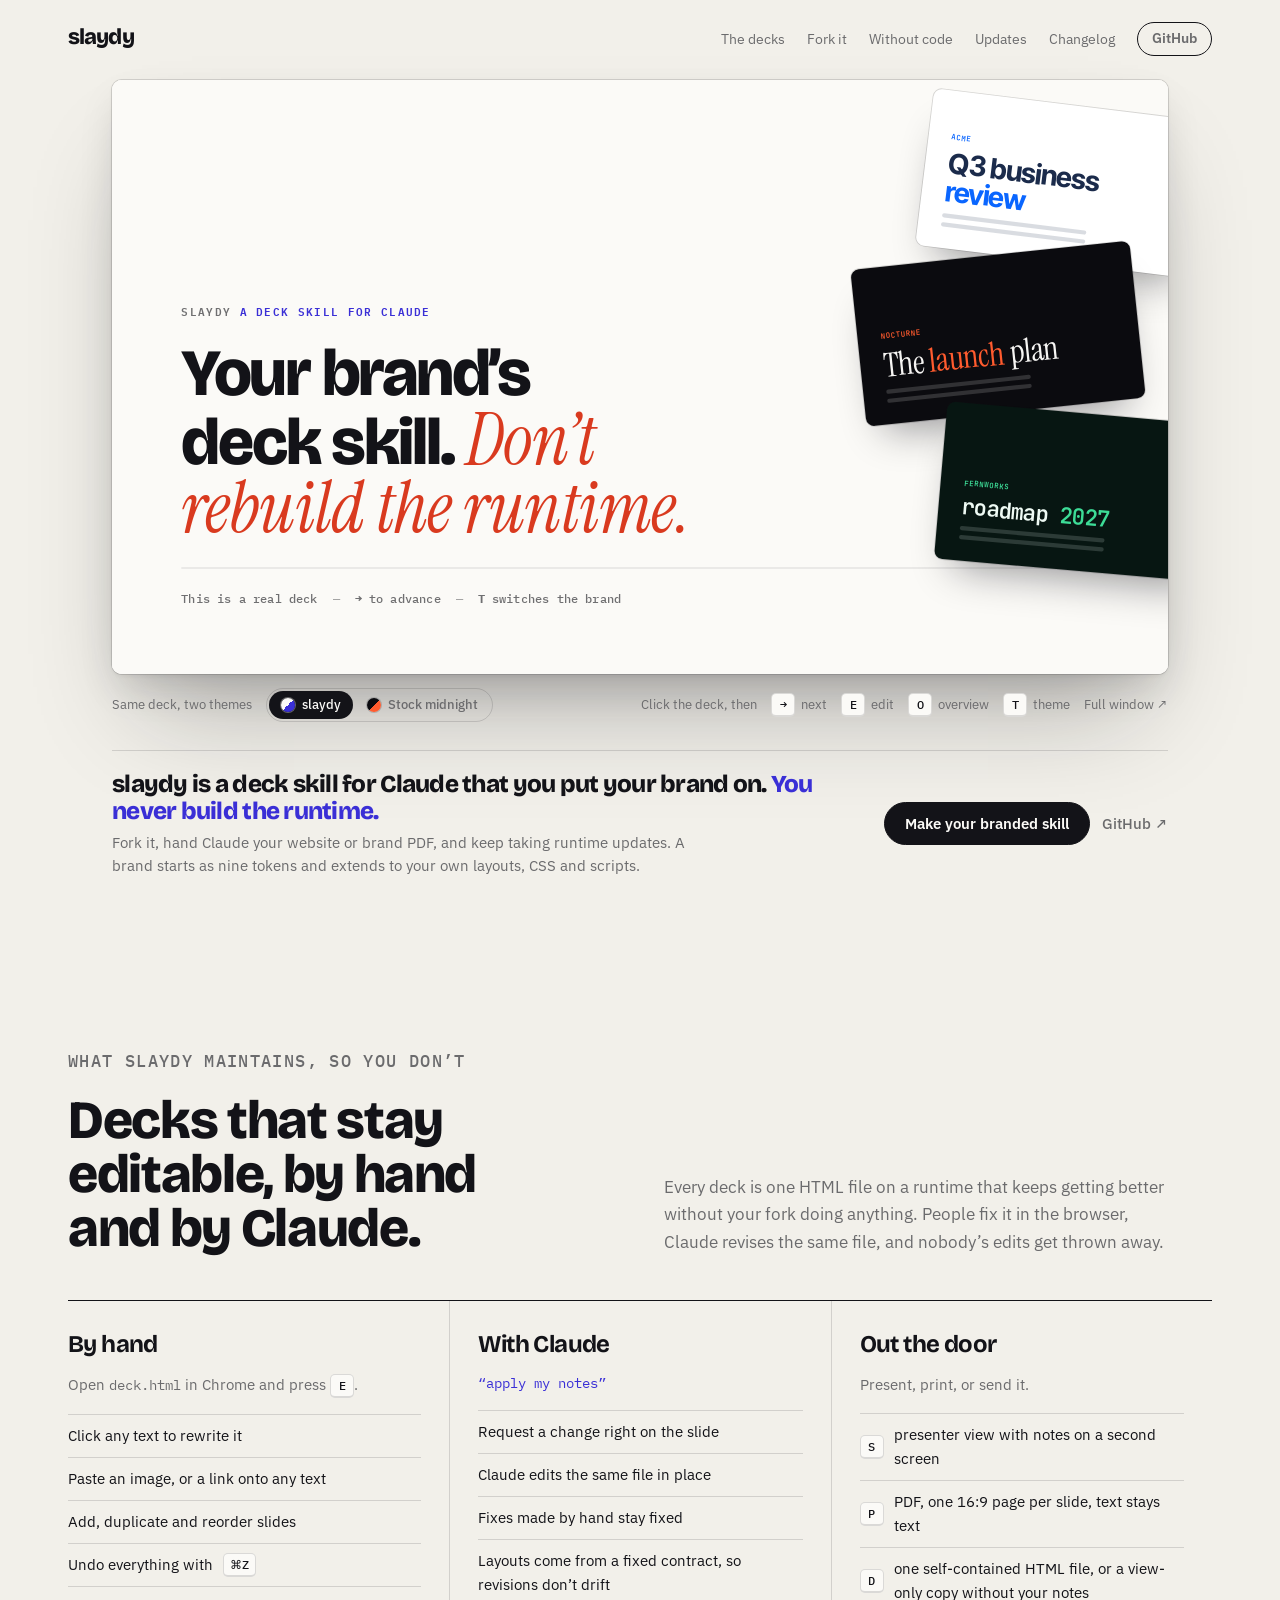
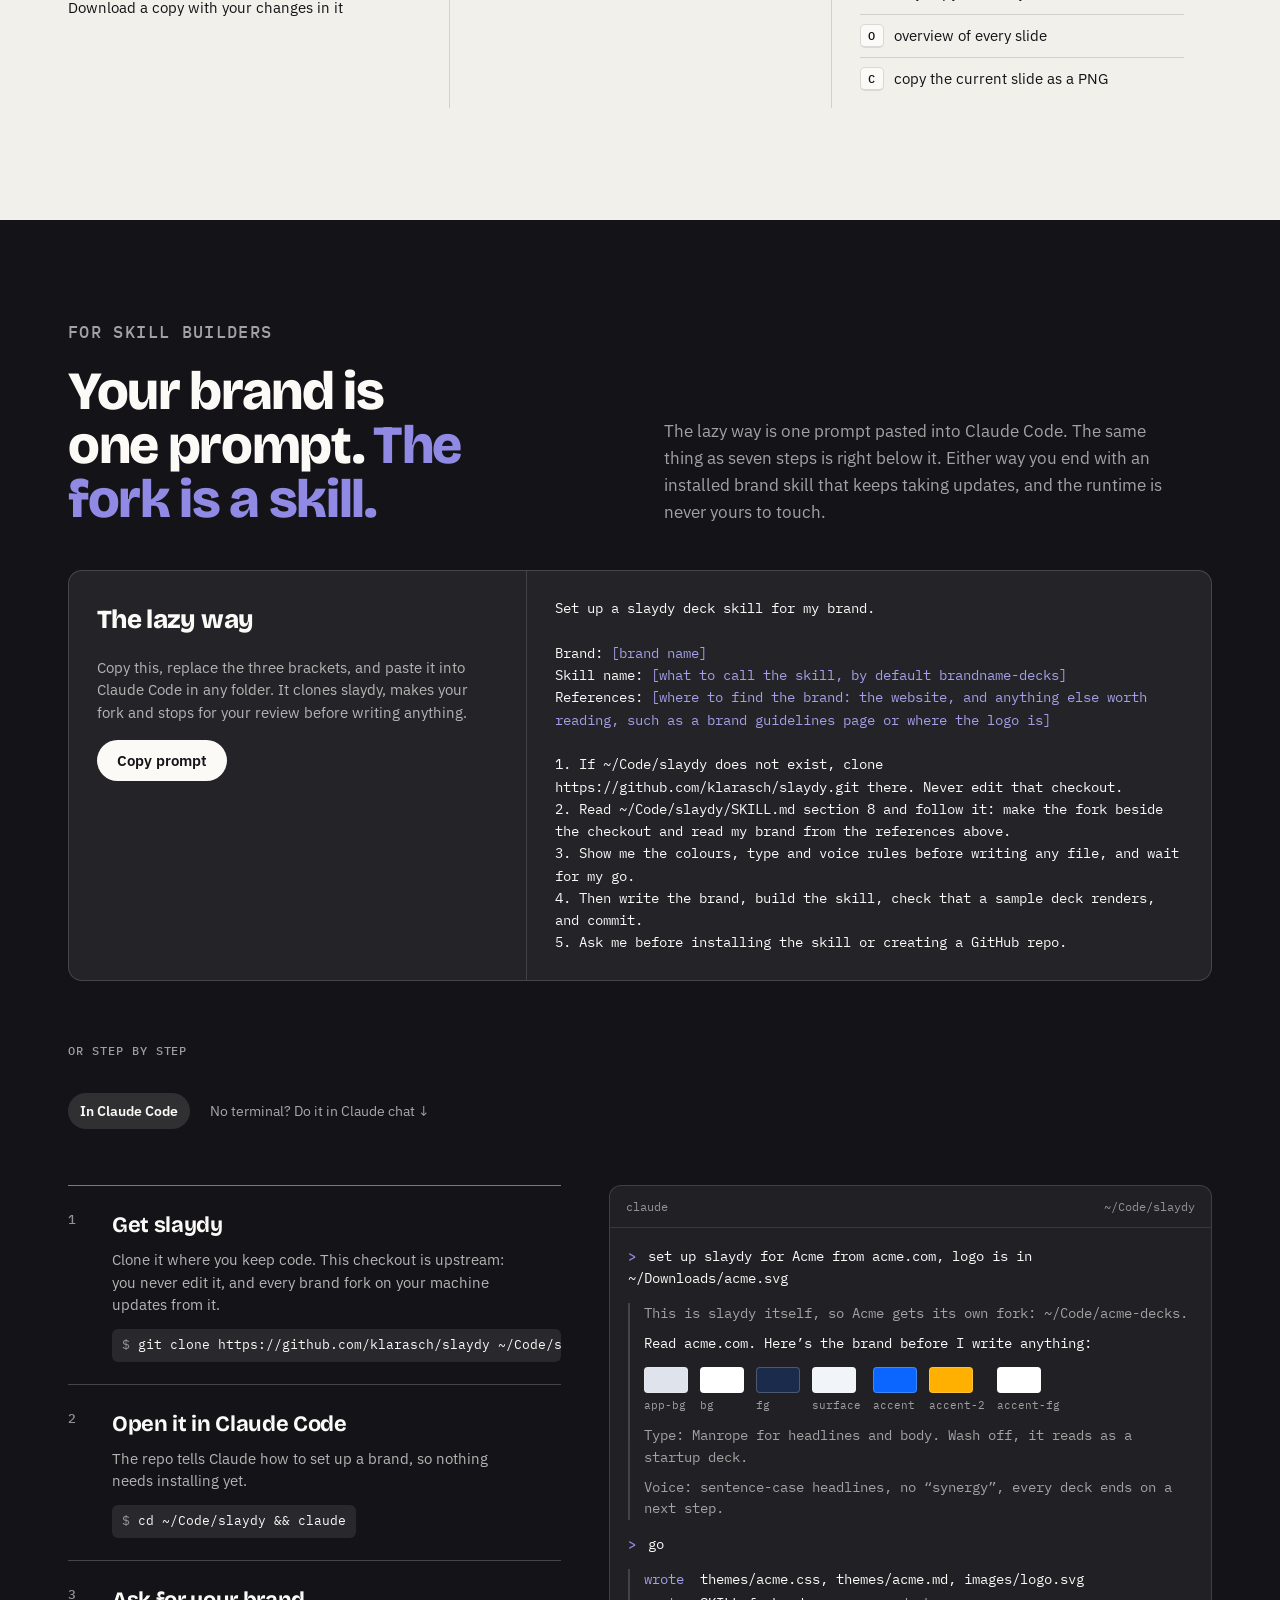
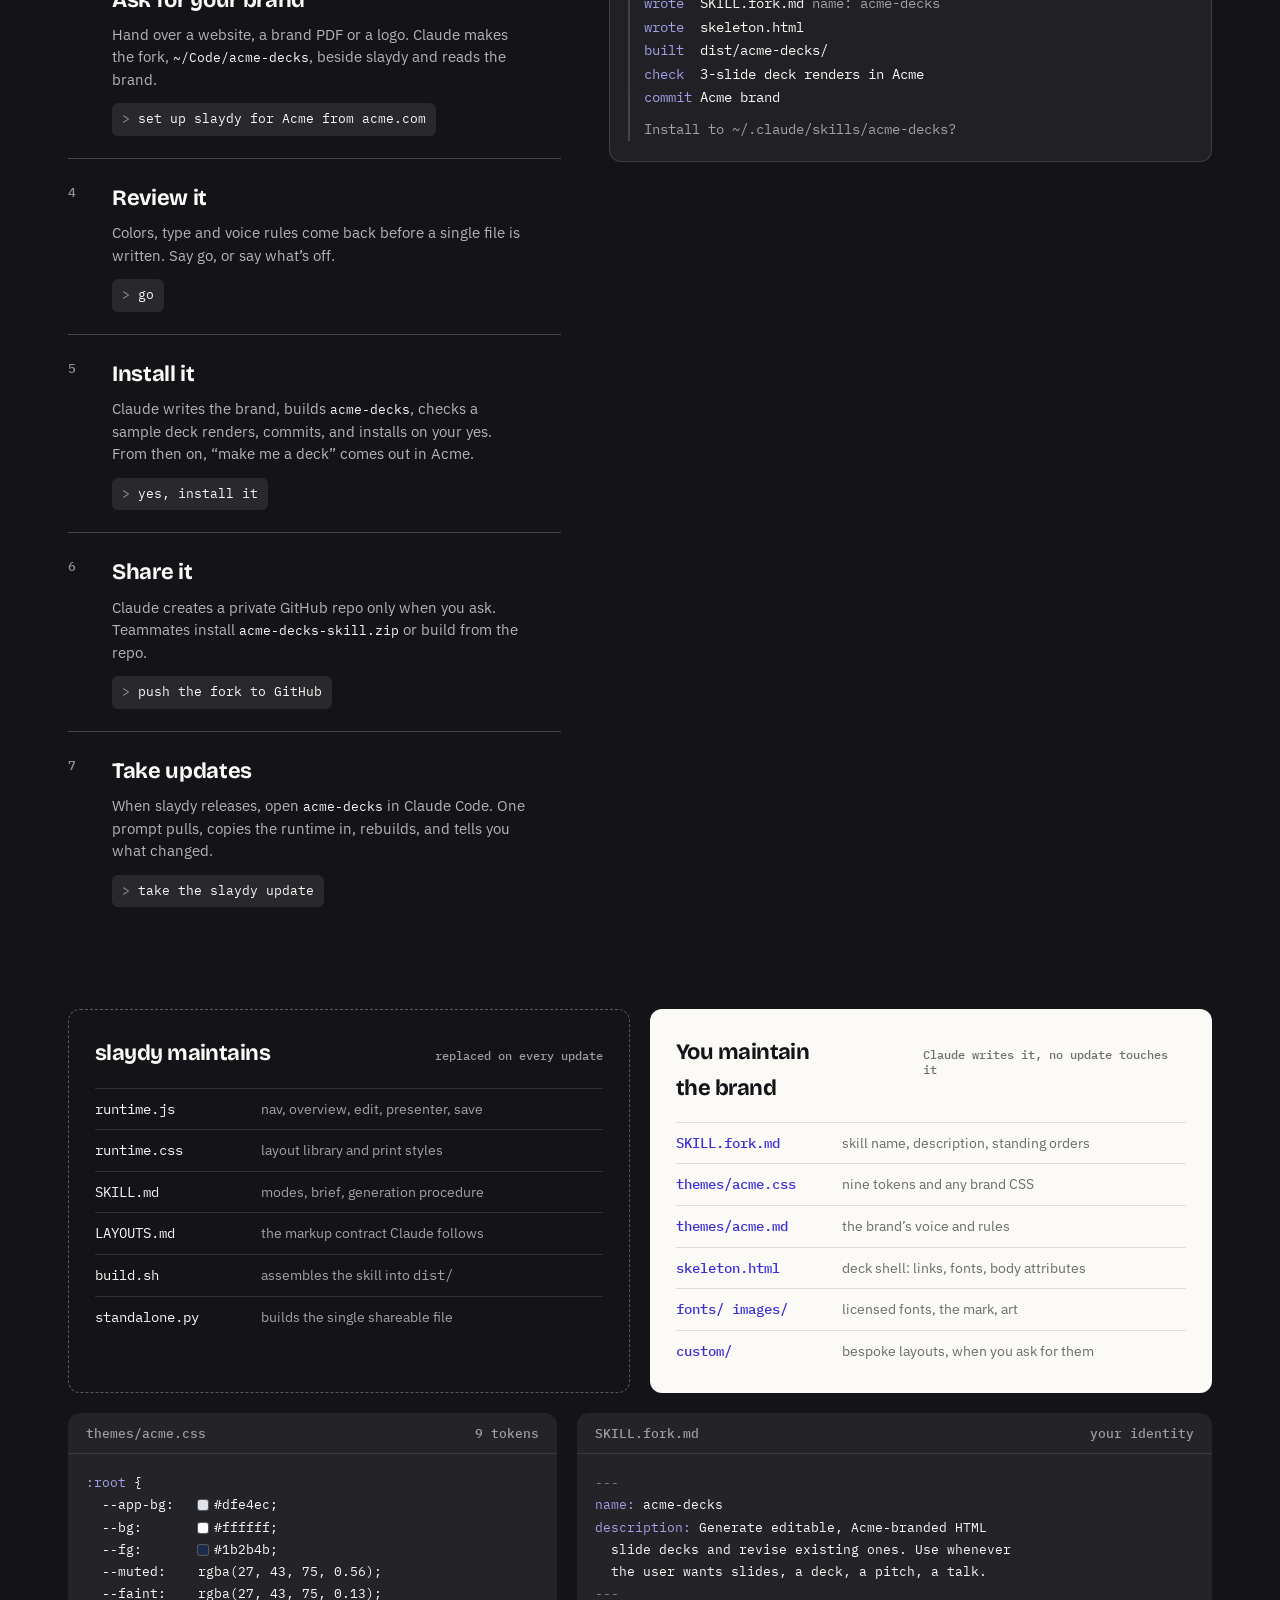
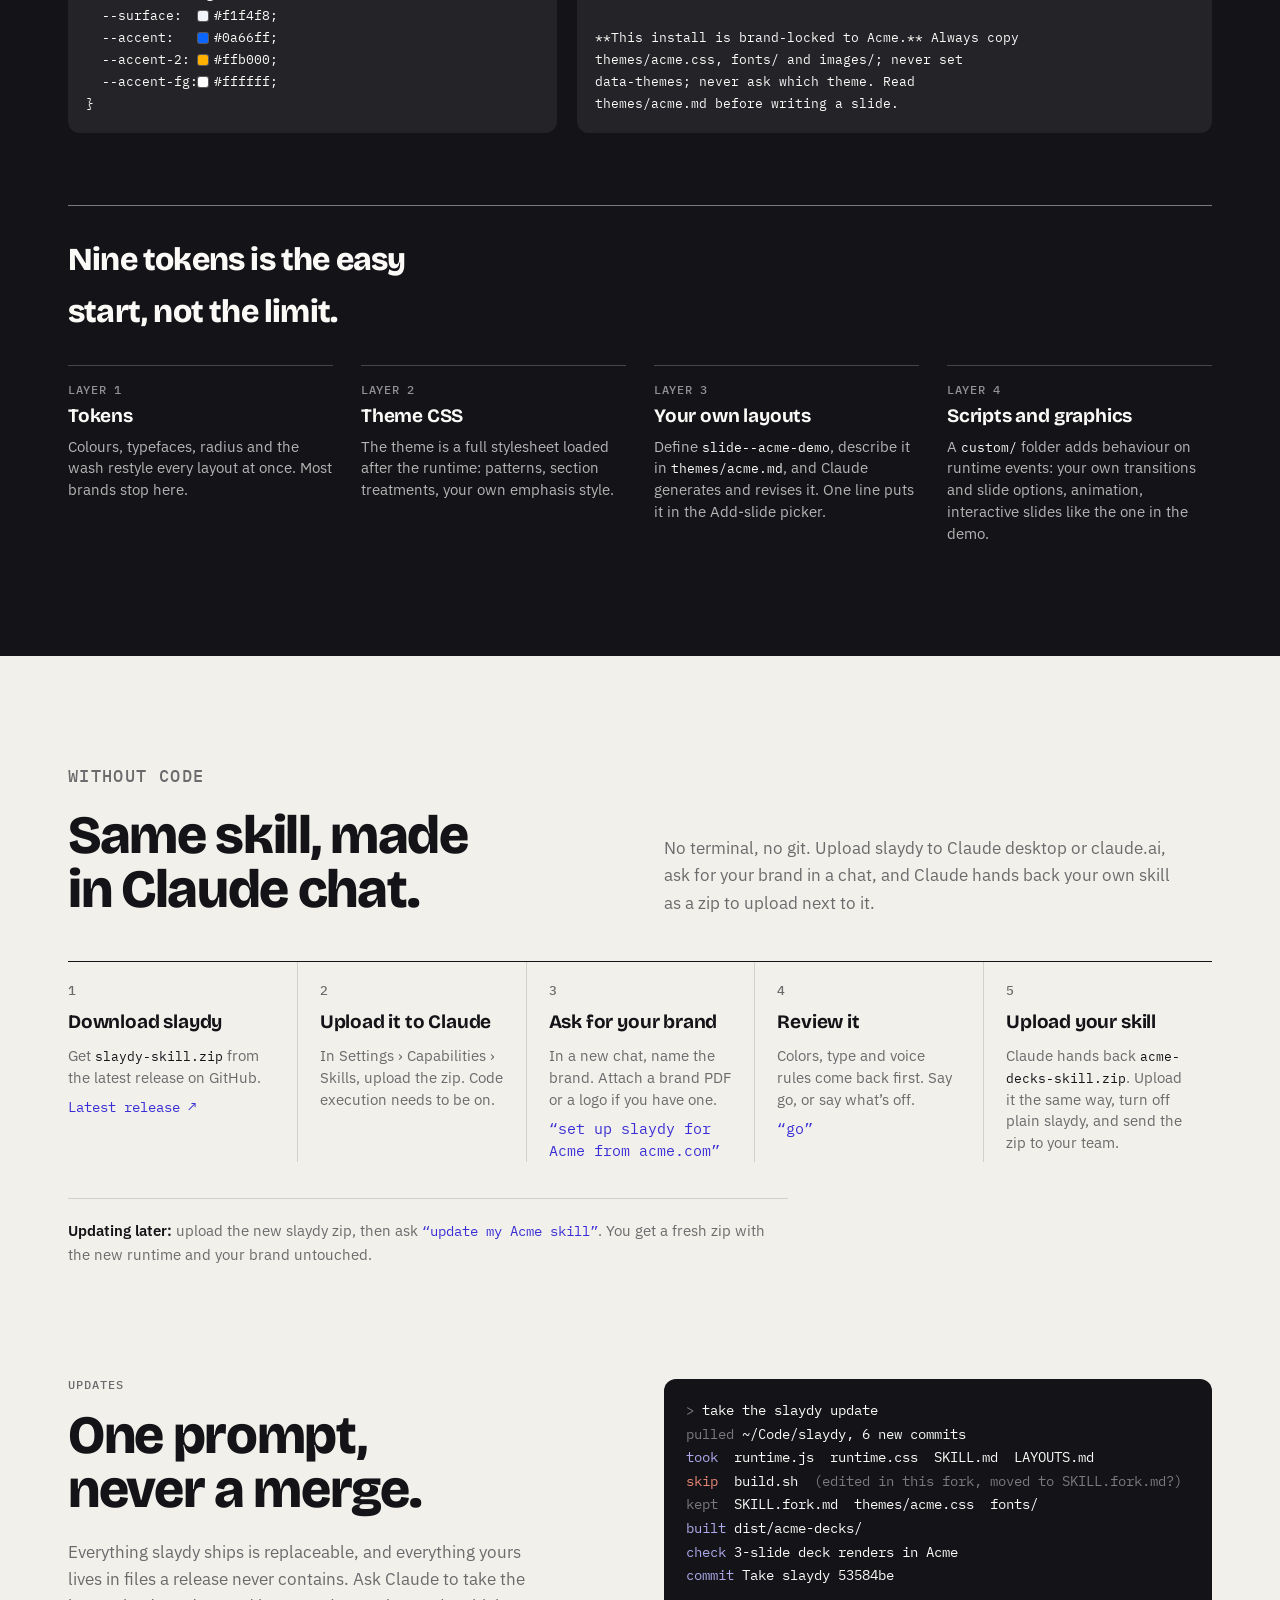
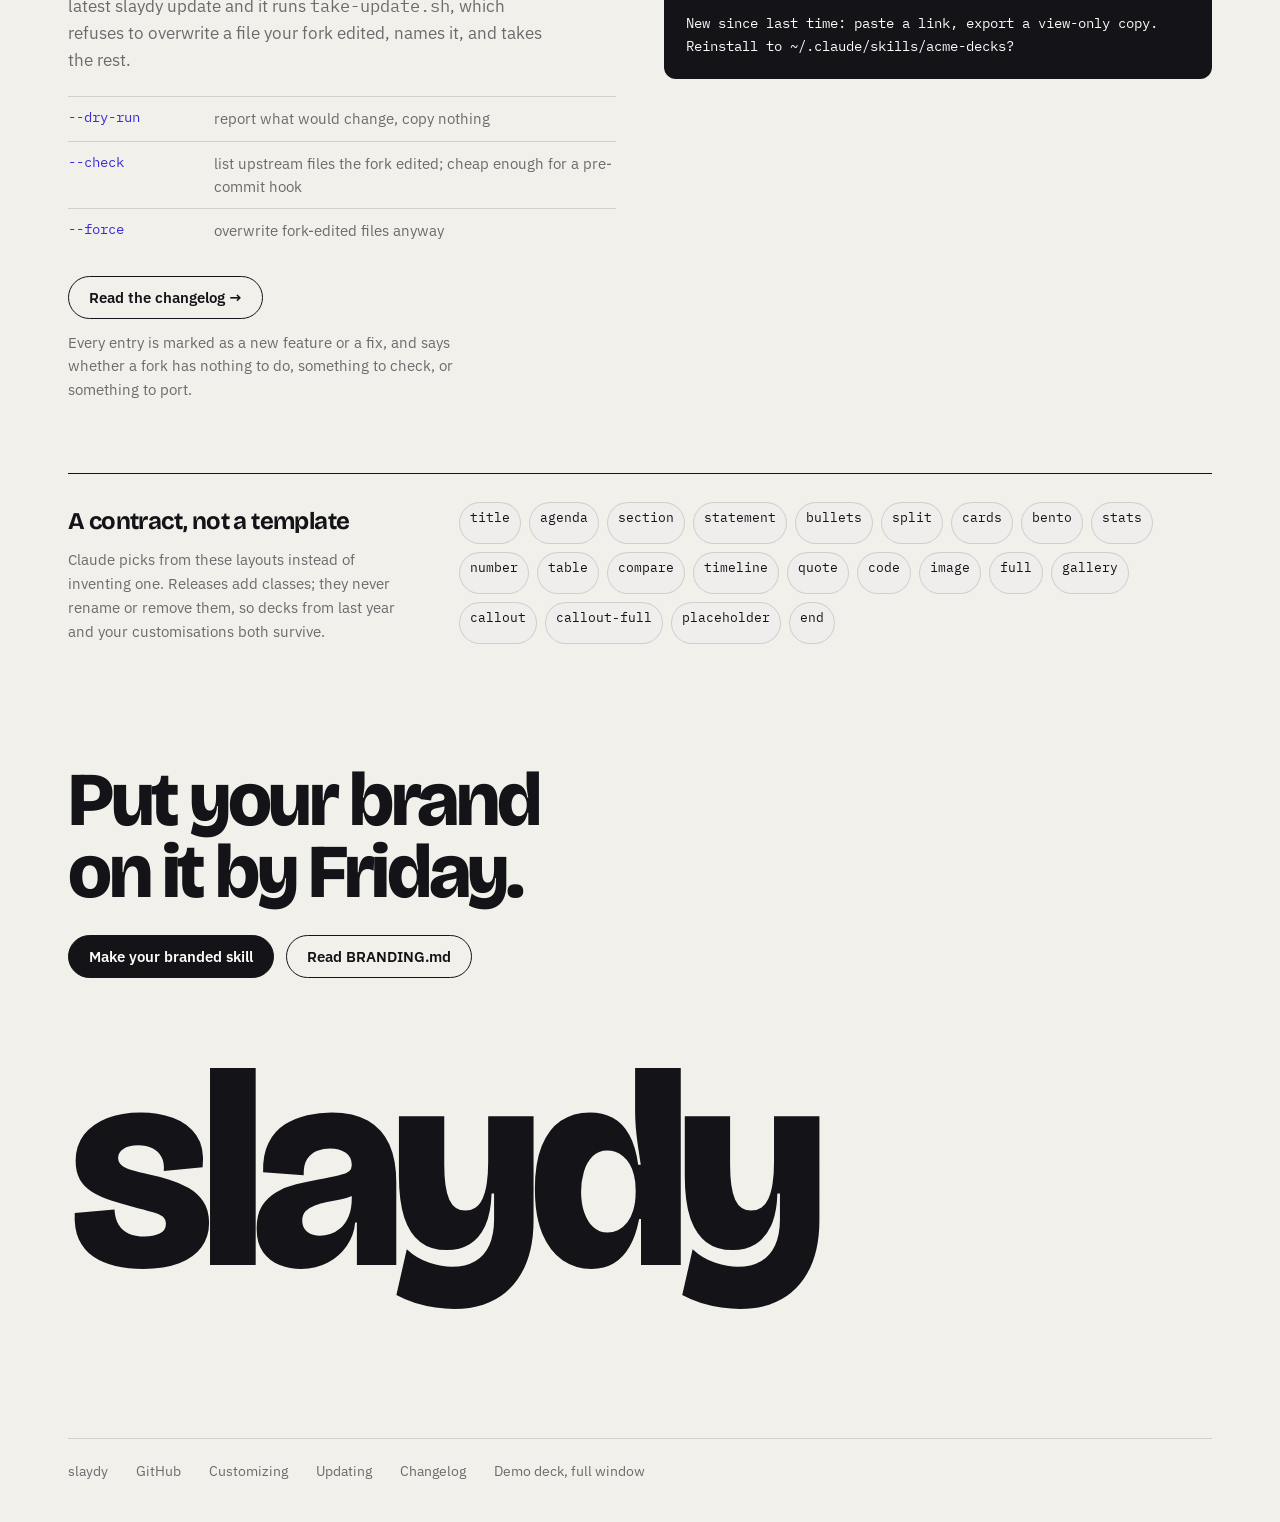
==== commit 1fd92d50: "Remove the brand demo, refresh the landing page for this release The landing page now mentions link " ====
--- a/site/index.html
+++ b/site/index.html
@@ -295,10 +295,10 @@
       <p>Open <code>deck.html</code> in Chrome and press <kbd>E</kbd>.</p>
       <ul class="fl">
         <li>Click any text to rewrite it</li>
-        <li>Paste an image, drag it, resize it</li>
+        <li>Paste an image, or a link onto any text</li>
         <li>Add, duplicate and reorder slides</li>
         <li>Undo everything with <kbd>⌘Z</kbd></li>
-        <li>Save back into the deck’s own folder</li>
+        <li>Download a copy with your changes in it</li>
       </ul>
     </div>
     <div class="mode">
@@ -317,7 +317,7 @@
       <ul class="fl">
         <li><kbd>S</kbd> presenter view with notes on a second screen</li>
         <li><kbd>P</kbd> PDF, one 16:9 page per slide, text stays text</li>
-        <li><kbd>D</kbd> one self-contained HTML file to share</li>
+        <li><kbd>D</kbd> one self-contained HTML file, or a view-only copy without your notes</li>
         <li><kbd>O</kbd> overview of every slide</li>
         <li><kbd>C</kbd> copy the current slide as a PNG</li>
       </ul>
@@ -451,8 +451,8 @@
     <ol>
       <li><h4>Tokens</h4><p>Colours, typefaces, radius and the wash restyle every layout at once. Most brands stop here.</p></li>
       <li><h4>Theme CSS</h4><p>The theme is a full stylesheet loaded after the runtime: patterns, section treatments, your own emphasis style.</p></li>
-      <li><h4>Your own layouts</h4><p>Define <code>slide--acme-demo</code>, describe it in <code>themes/acme.md</code>, and Claude generates and revises it.</p></li>
-      <li><h4>Scripts and graphics</h4><p>A <code>custom/</code> folder adds behaviour on runtime events: animation, widgets, interactive slides like the one in the demo.</p></li>
+      <li><h4>Your own layouts</h4><p>Define <code>slide--acme-demo</code>, describe it in <code>themes/acme.md</code>, and Claude generates and revises it. One line puts it in the Add-slide picker.</p></li>
+      <li><h4>Scripts and graphics</h4><p>A <code>custom/</code> folder adds behaviour on runtime events: your own transitions and slide options, animation, interactive slides like the one in the demo.</p></li>
     </ol>
   </div>
 </section>
@@ -501,7 +501,7 @@
 <span class="ok">check</span> 3-slide deck renders in Acme
 <span class="ok">commit</span> Take slaydy 53584be
 
-New since last time: presenter view advances on click.
+New since last time: paste a link, export a view-only copy.
 Reinstall to ~/.claude/skills/acme-decks?</div>
   </div>
 
